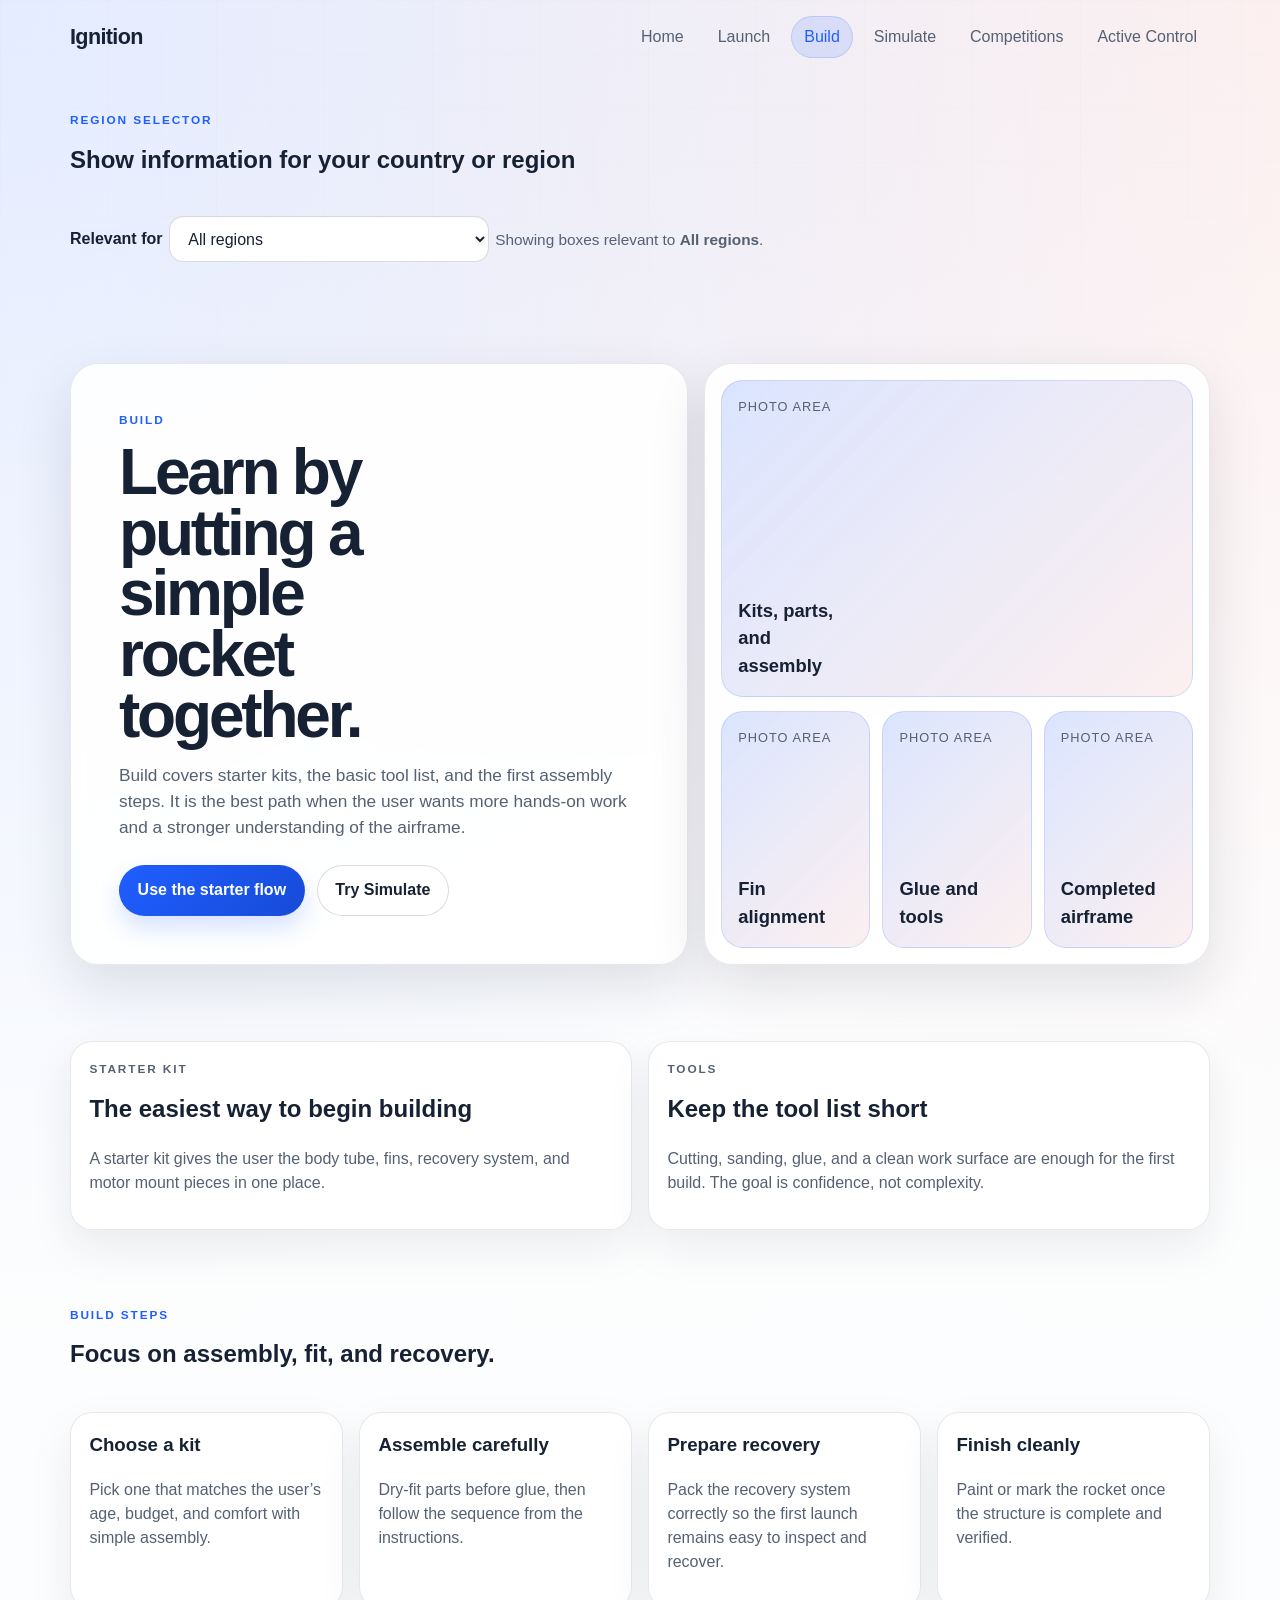
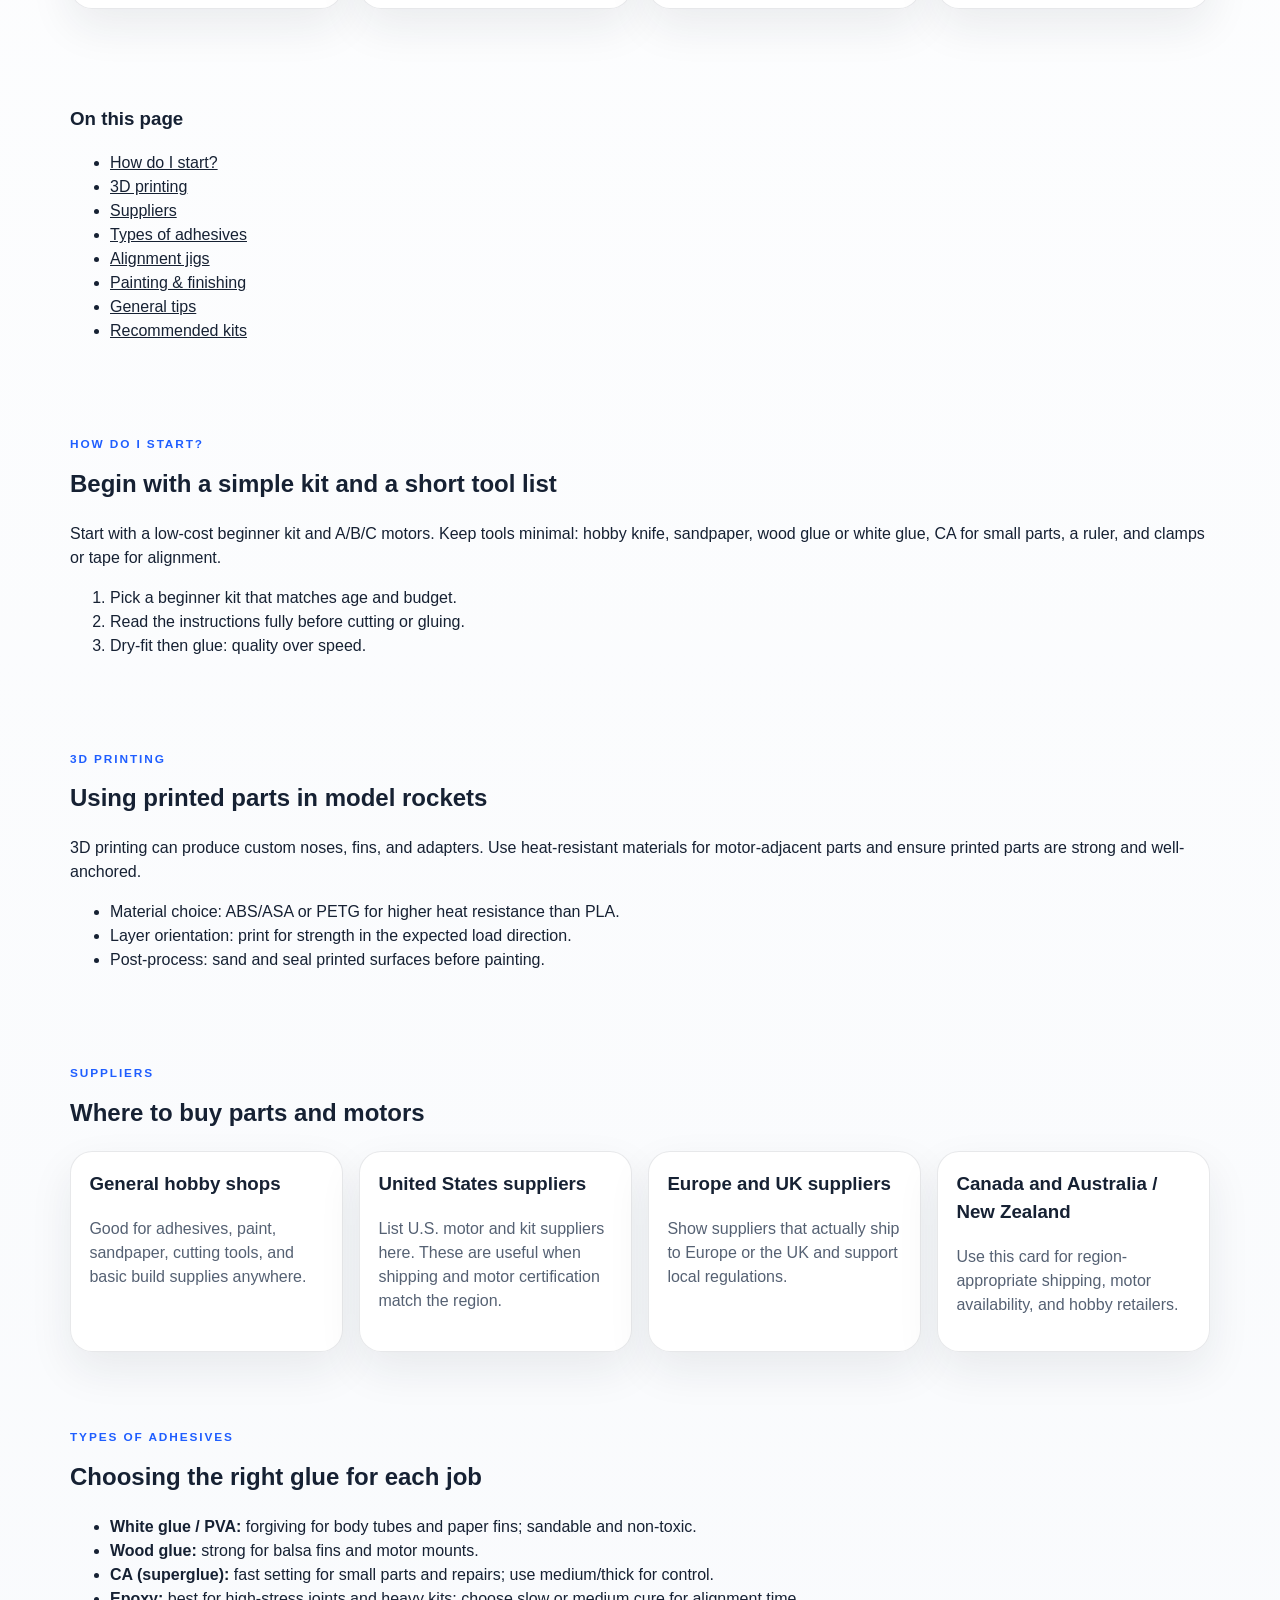
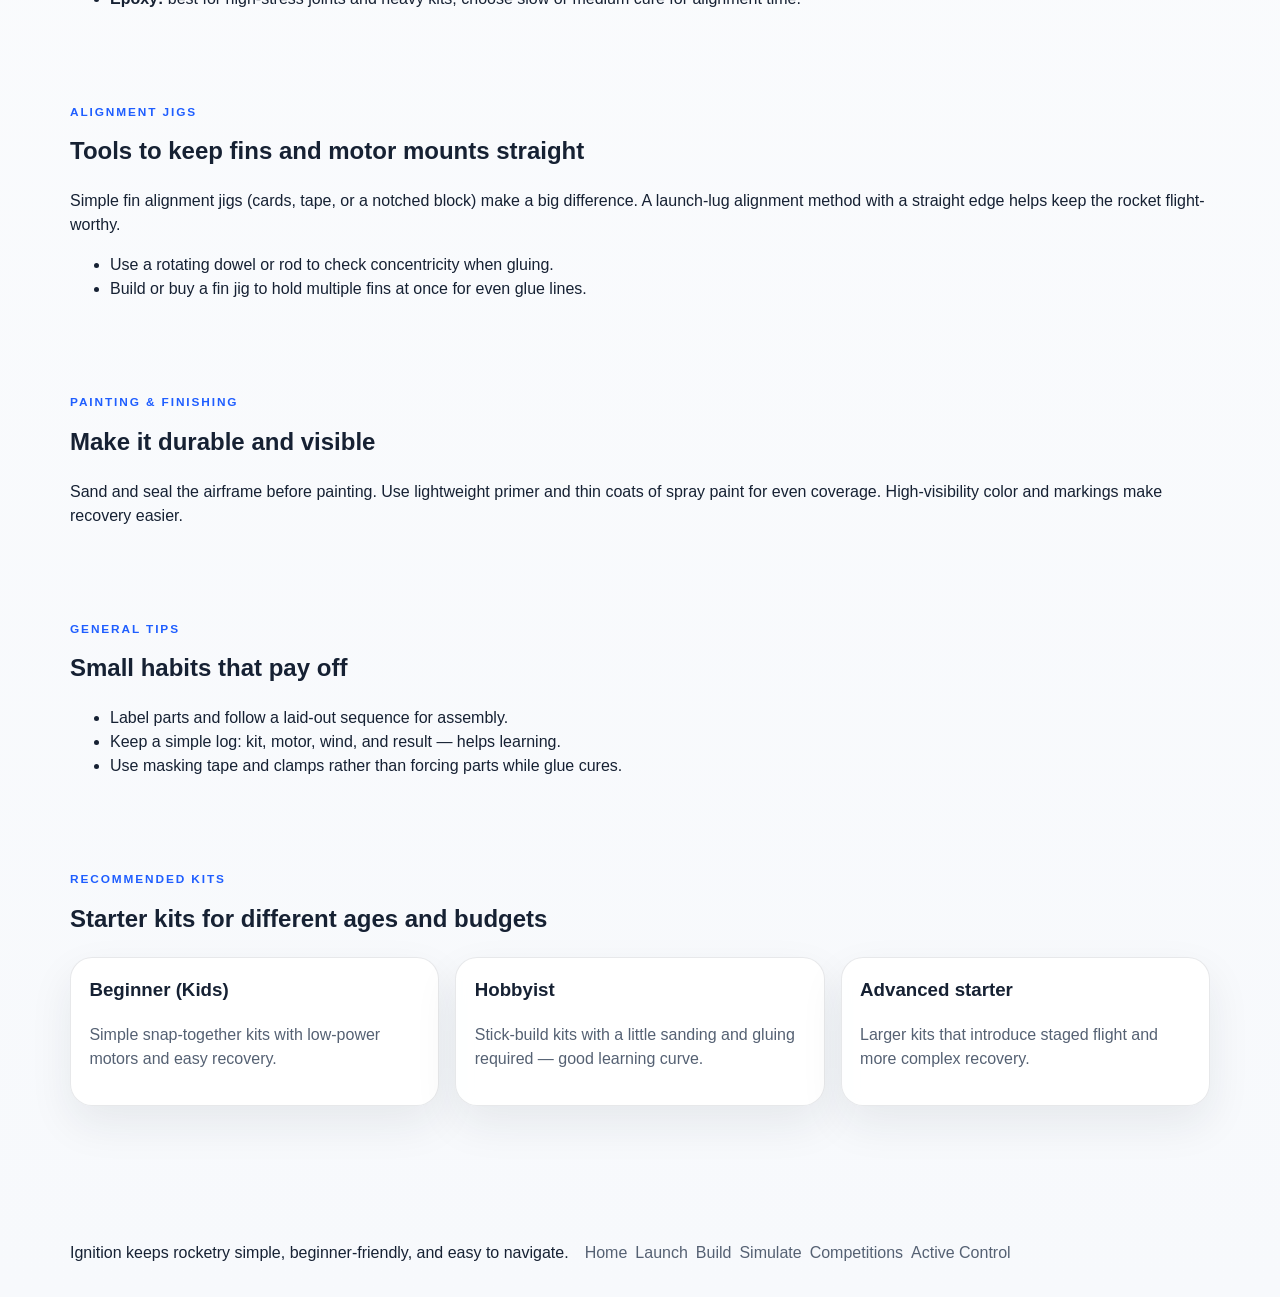
==== build.html @ 667f39f7 "t" ====
<!doctype html>
<html lang="en">
  <head>
    <meta charset="UTF-8" />
    <meta name="viewport" content="width=device-width, initial-scale=1.0" />
    <title>Build | Ignition</title>
    <meta
      name="description"
      content="Build explains starter kits, tools, and the first construction steps for model rockets."
    />
    <link rel="stylesheet" href="styles.css" />
  </head>
  <body data-page="build">
    <header id="site-header"></header>

    <main>
      <section class="section hero-grid">
        <div class="hero-copy">
          <p class="eyebrow">Build</p>
          <h1>Learn by putting a simple rocket together.</h1>
          <p class="lede">
            Build covers starter kits, the basic tool list, and the first assembly steps. It is the best path when the user wants more hands-on work and a stronger understanding of the airframe.
          </p>
          <div class="hero-actions">
            <a class="button-primary" href="index.html#start">Use the starter flow</a>
            <a class="button-secondary" href="simulate.html">Try Simulate</a>
          </div>
        </div>
        <div class="hero-media">
          <div class="photo-slot photo-slot-large"><span>Photo area</span><strong>Kits, parts, and assembly</strong></div>
          <div class="photo-grid">
            <div class="photo-slot"><span>Photo area</span><strong>Fin alignment</strong></div>
            <div class="photo-slot"><span>Photo area</span><strong>Glue and tools</strong></div>
            <div class="photo-slot"><span>Photo area</span><strong>Completed airframe</strong></div>
          </div>
        </div>
      </section>

      <section class="section info-grid">
        <article class="card">
          <p class="eyebrow">Starter kit</p>
          <h2>The easiest way to begin building</h2>
          <p>A starter kit gives the user the body tube, fins, recovery system, and motor mount pieces in one place.</p>
        </article>
        <article class="card">
          <p class="eyebrow">Tools</p>
          <h2>Keep the tool list short</h2>
          <p>Cutting, sanding, glue, and a clean work surface are enough for the first build. The goal is confidence, not complexity.</p>
        </article>
      </section>

      <section class="section page-preview">
        <div class="section-heading">
          <p class="eyebrow">Build steps</p>
          <h2>Focus on assembly, fit, and recovery.</h2>
        </div>
        <div class="grid">
          <article class="card"><h3>Choose a kit</h3><p>Pick one that matches the user’s age, budget, and comfort with simple assembly.</p></article>
          <article class="card"><h3>Assemble carefully</h3><p>Dry-fit parts before glue, then follow the sequence from the instructions.</p></article>
          <article class="card"><h3>Prepare recovery</h3><p>Pack the recovery system correctly so the first launch remains easy to inspect and recover.</p></article>
          <article class="card"><h3>Finish cleanly</h3><p>Paint or mark the rocket once the structure is complete and verified.</p></article>
        </div>
      </section>

      <nav class="section toc">
        <h3>On this page</h3>
        <ul>
          <li><a href="#how-to-start">How do I start?</a></li>
          <li><a href="#3d-printing">3D printing</a></li>
          <li><a href="#suppliers">Suppliers</a></li>
          <li><a href="#adhesives">Types of adhesives</a></li>
          <li><a href="#alignment-jigs">Alignment jigs</a></li>
          <li><a href="#painting">Painting & finishing</a></li>
          <li><a href="#tips">General tips</a></li>
          <li><a href="#recommended-kits">Recommended kits</a></li>
        </ul>
      </nav>

      <section id="how-to-start" class="section">
        <div class="section-heading">
          <p class="eyebrow">How do I start?</p>
          <h2>Begin with a simple kit and a short tool list</h2>
        </div>
        <p>Start with a low-cost beginner kit and A/B/C motors. Keep tools minimal: hobby knife, sandpaper, wood glue or white glue, CA for small parts, a ruler, and clamps or tape for alignment.</p>
        <ol>
          <li>Pick a beginner kit that matches age and budget.</li>
          <li>Read the instructions fully before cutting or gluing.</li>
          <li>Dry-fit then glue: quality over speed.</li>
        </ol>
      </section>

      <section id="3d-printing" class="section">
        <div class="section-heading">
          <p class="eyebrow">3D Printing</p>
          <h2>Using printed parts in model rockets</h2>
        </div>
        <p>3D printing can produce custom noses, fins, and adapters. Use heat-resistant materials for motor-adjacent parts and ensure printed parts are strong and well-anchored.</p>
        <ul>
          <li>Material choice: ABS/ASA or PETG for higher heat resistance than PLA.</li>
          <li>Layer orientation: print for strength in the expected load direction.</li>
          <li>Post-process: sand and seal printed surfaces before painting.</li>
        </ul>
      </section>

      <section id="suppliers" class="section">
        <div class="section-heading">
          <p class="eyebrow">Suppliers</p>
          <h2>Where to buy parts and motors</h2>
        </div>
        <div class="grid">
          <article class="card" data-region-item data-regions="global">
            <h3>General hobby shops</h3>
            <p>Good for adhesives, paint, sandpaper, cutting tools, and basic build supplies anywhere.</p>
          </article>
          <article class="card" data-region-item data-regions="us">
            <h3>United States suppliers</h3>
            <p>List U.S. motor and kit suppliers here. These are useful when shipping and motor certification match the region.</p>
          </article>
          <article class="card" data-region-item data-regions="eu,uk">
            <h3>Europe and UK suppliers</h3>
            <p>Show suppliers that actually ship to Europe or the UK and support local regulations.</p>
          </article>
          <article class="card" data-region-item data-regions="ca,au">
            <h3>Canada and Australia / New Zealand</h3>
            <p>Use this card for region-appropriate shipping, motor availability, and hobby retailers.</p>
          </article>
        </div>
      </section>

      <section id="adhesives" class="section">
        <div class="section-heading">
          <p class="eyebrow">Types of Adhesives</p>
          <h2>Choosing the right glue for each job</h2>
        </div>
        <ul>
          <li><strong>White glue / PVA:</strong> forgiving for body tubes and paper fins; sandable and non-toxic.</li>
          <li><strong>Wood glue:</strong> strong for balsa fins and motor mounts.</li>
          <li><strong>CA (superglue):</strong> fast setting for small parts and repairs; use medium/thick for control.</li>
          <li><strong>Epoxy:</strong> best for high-stress joints and heavy kits; choose slow or medium cure for alignment time.</li>
        </ul>
      </section>

      <section id="alignment-jigs" class="section">
        <div class="section-heading">
          <p class="eyebrow">Alignment Jigs</p>
          <h2>Tools to keep fins and motor mounts straight</h2>
        </div>
        <p>Simple fin alignment jigs (cards, tape, or a notched block) make a big difference. A launch-lug alignment method with a straight edge helps keep the rocket flight-worthy.</p>
        <ul>
          <li>Use a rotating dowel or rod to check concentricity when gluing.</li>
          <li>Build or buy a fin jig to hold multiple fins at once for even glue lines.</li>
        </ul>
      </section>

      <section id="painting" class="section">
        <div class="section-heading">
          <p class="eyebrow">Painting & Finishing</p>
          <h2>Make it durable and visible</h2>
        </div>
        <p>Sand and seal the airframe before painting. Use lightweight primer and thin coats of spray paint for even coverage. High-visibility color and markings make recovery easier.</p>
      </section>

      <section id="tips" class="section">
        <div class="section-heading">
          <p class="eyebrow">General Tips</p>
          <h2>Small habits that pay off</h2>
        </div>
        <ul>
          <li>Label parts and follow a laid-out sequence for assembly.</li>
          <li>Keep a simple log: kit, motor, wind, and result — helps learning.</li>
          <li>Use masking tape and clamps rather than forcing parts while glue cures.</li>
        </ul>
      </section>

      <section id="recommended-kits" class="section">
        <div class="section-heading">
          <p class="eyebrow">Recommended Kits</p>
          <h2>Starter kits for different ages and budgets</h2>
        </div>
        <div class="grid">
          <article class="card"><h3>Beginner (Kids)</h3><p>Simple snap-together kits with low-power motors and easy recovery.</p></article>
          <article class="card"><h3>Hobbyist</h3><p>Stick-build kits with a little sanding and gluing required — good learning curve.</p></article>
          <article class="card"><h3>Advanced starter</h3><p>Larger kits that introduce staged flight and more complex recovery.</p></article>
        </div>
      </section>
    </main>

    <footer id="site-footer"></footer>

    <script type="module" src="main.js"></script>
  </body>
</html>
---- styles.css ----
:root {
  color-scheme: light;
  --bg: #f7f9fc;
  --surface: rgba(255, 255, 255, 0.9);
  --surface-strong: #ffffff;
  --line: rgba(19, 32, 54, 0.1);
  --line-strong: rgba(19, 32, 54, 0.16);
  --text: #162133;
  --muted: #556173;
  --blue: #1f5eff;
  --red: #d93b3b;
  --white: #ffffff;
  --shadow: 0 18px 44px rgba(21, 32, 51, 0.08);
  --shadow-strong: 0 22px 56px rgba(21, 32, 51, 0.12);
  --radius: 22px;
  --container: min(1140px, calc(100vw - 2rem));
}

* {
  box-sizing: border-box;
}

html {
  scroll-behavior: smooth;
}

body {
  margin: 0;
  font-family: "Segoe UI Variable Text", "Segoe UI", "Helvetica Neue", Arial, sans-serif;
  line-height: 1.5;
  color: var(--text);
  background:
    radial-gradient(circle at top left, rgba(31, 94, 255, 0.12), transparent 28%),
    radial-gradient(circle at top right, rgba(217, 59, 59, 0.08), transparent 26%),
    linear-gradient(180deg, #ffffff 0%, var(--bg) 100%);
}

body::before {
  content: "";
  position: fixed;
  inset: 0;
  pointer-events: none;
  background-image:
    linear-gradient(rgba(19, 32, 54, 0.03) 1px, transparent 1px),
    linear-gradient(90deg, rgba(19, 32, 54, 0.03) 1px, transparent 1px);
  background-size: 54px 54px;
  mask-image: linear-gradient(180deg, rgba(0, 0, 0, 0.8), transparent 80%);
  opacity: 0.4;
}

a {
  color: inherit;
}

[hidden] {
  display: none !important;
}

button,
select,
input {
  font: inherit;
}

.sr-only {
  position: absolute;
  width: 1px;
  height: 1px;
  margin: -1px;
  padding: 0;
  overflow: hidden;
  clip: rect(0, 0, 0, 0);
  border: 0;
}

.container {
  width: var(--container);
  margin: 0 auto;
}

.site-header,
.site-footer {
  border-bottom: 1px solid var(--line);
  background: rgba(255, 255, 255, 0.84);
  backdrop-filter: blur(18px);
}

.site-footer {
  border-top: 1px solid var(--line);
  border-bottom: 0;
}

.header-grid,
.footer-grid {
  display: grid;
  gap: 1rem;
  padding: 1rem 0;
}

.brand {
  font-weight: 800;
  text-decoration: none;
  font-size: 1.35rem;
  letter-spacing: -0.03em;
  color: var(--text);
}

.nav-toggle {
  justify-self: end;
  width: 44px;
  height: 44px;
  border-radius: 999px;
  border: 1px solid var(--line-strong);
  background: var(--surface-strong);
  color: var(--text);
  box-shadow: 0 8px 18px rgba(21, 32, 51, 0.06);
  display: grid;
  place-items: center;
  gap: 3px;
  cursor: pointer;
}

.nav-toggle span:not(.sr-only) {
  display: block;
  width: 16px;
  height: 2px;
  border-radius: 999px;
  background: var(--text);
}

.main-nav {
  display: none;
  gap: 0.5rem;
  flex-wrap: wrap;
}

.main-nav.is-open {
  display: flex;
}

.nav-link {
  display: inline-flex;
  align-items: center;
  justify-content: center;
  text-decoration: none;
  color: var(--muted);
  padding: 0.5rem 0.75rem;
  border-radius: 999px;
  border: 1px solid transparent;
  background: transparent;
}

.nav-link:hover {
  color: var(--blue);
  background: rgba(31, 94, 255, 0.08);
}

.nav-link.is-active {
  color: var(--blue);
  background: rgba(31, 94, 255, 0.12);
  border-color: rgba(31, 94, 255, 0.16);
}

main {
  padding: 1.25rem 0 4rem;
}

.section {
  width: var(--container);
  margin: 0 auto;
  padding: 2rem 0;
}

.grid {
  display: grid;
  grid-template-columns: repeat(auto-fit, minmax(220px, 1fr));
  gap: 1rem;
}

.card {
  background: var(--surface);
  border: 1px solid var(--line);
  border-radius: var(--radius);
  padding: 1.15rem;
  box-shadow: var(--shadow);
  backdrop-filter: blur(10px);
}

.card:hover {
  transform: translateY(-2px);
  box-shadow: var(--shadow-strong);
}

.eyebrow {
  margin: 0 0 0.75rem;
  color: var(--blue);
  text-transform: uppercase;
  letter-spacing: 0.16em;
  font-size: 0.74rem;
  font-weight: 700;
}

.hero-grid {
  display: grid;
  gap: 1rem;
  align-items: stretch;
}

.hero-copy,
.hero-media {
  background: var(--surface);
  border: 1px solid var(--line);
  border-radius: 28px;
  box-shadow: var(--shadow-strong);
  backdrop-filter: blur(10px);
}

.hero-copy {
  padding: clamp(1.5rem, 4vw, 3rem);
}

.hero-copy h1 {
  margin: 0;
  font-size: clamp(2.7rem, 5vw, 4.8rem);
  line-height: 0.95;
  letter-spacing: -0.05em;
  max-width: 10ch;
}

.lede {
  max-width: 60ch;
  color: var(--muted);
  font-size: 1.08rem;
}

.hero-actions {
  display: flex;
  flex-wrap: wrap;
  gap: 0.75rem;
  margin-top: 1.5rem;
}

.button-primary,
.button-secondary {
  display: inline-flex;
  align-items: center;
  justify-content: center;
  min-height: 44px;
  padding: 0.78rem 1.1rem;
  border-radius: 999px;
  text-decoration: none;
  font-weight: 700;
  border: 1px solid transparent;
}

.button-primary {
  background: linear-gradient(135deg, var(--blue), #174bd8);
  color: var(--white);
  box-shadow: 0 12px 24px rgba(31, 94, 255, 0.18);
}

.button-secondary {
  color: var(--text);
  border-color: var(--line-strong);
  background: rgba(255, 255, 255, 0.8);
}

.hero-media {
  padding: 1rem;
  display: grid;
  gap: 0.9rem;
}

.photo-grid {
  display: grid;
  grid-template-columns: repeat(3, minmax(0, 1fr));
  gap: 0.75rem;
}

.photo-slot {
  min-height: 180px;
  padding: 1rem;
  border-radius: 22px;
  border: 1px solid rgba(31, 94, 255, 0.16);
  background:
    linear-gradient(135deg, rgba(31, 94, 255, 0.16), rgba(217, 59, 59, 0.08)),
    repeating-linear-gradient(135deg, rgba(255, 255, 255, 0.35), rgba(255, 255, 255, 0.35) 12px, rgba(255, 255, 255, 0.12) 12px, rgba(255, 255, 255, 0.12) 24px);
  display: flex;
  flex-direction: column;
  justify-content: space-between;
  color: var(--text);
}

.photo-slot-large {
  min-height: 260px;
}

.photo-slot span {
  font-size: 0.8rem;
  letter-spacing: 0.08em;
  text-transform: uppercase;
  color: var(--muted);
}

.photo-slot strong {
  max-width: 10ch;
  font-size: 1.15rem;
}

.info-grid {
  display: grid;
  gap: 1rem;
}

.start-section,
.page-preview {
  display: grid;
  gap: 1rem;
}

.section-heading h2,
.page-card h3,
.card h2,
.card h3 {
  margin-top: 0;
}

.starter-layout {
  display: grid;
  gap: 1rem;
}

.slider-card {
  display: grid;
  gap: 1rem;
}

.slider-card label {
  display: grid;
  gap: 0.5rem;
  color: var(--text);
  font-weight: 600;
}

.slider-card input[type="range"] {
  width: 100%;
  accent-color: var(--blue);
}

.slider-row {
  display: flex;
  align-items: center;
  justify-content: space-between;
  gap: 0.75rem;
  color: var(--muted);
  font-size: 0.92rem;
}

.slider-row output {
  color: var(--text);
  font-weight: 700;
}

.recommendation-card {
  display: grid;
  gap: 0.75rem;
  align-content: start;
}

.recommendation-card [hidden] {
  display: none !important;
}

.recommendation-card h3 {
  font-size: 1.5rem;
}

.muted {
  color: var(--muted);
}

.page-links-grid {
  grid-template-columns: repeat(auto-fit, minmax(190px, 1fr));
}

.page-card {
  text-decoration: none;
  color: inherit;
  display: grid;
  align-content: start;
  min-height: 180px;
}

.page-card p {
  margin-bottom: 0;
}

.page-card:hover {
  transform: translateY(-2px);
  box-shadow: var(--shadow-strong);
}

.starter-options {
  list-style: none;
  padding: 0;
  margin: 0;
  display: grid;
  gap: 0.85rem;
}

.starter-option {
  display: grid;
  gap: 0.35rem;
}

.starter-option p {
  margin: 0;
  color: var(--muted);
}

.journey-section {
  display: grid;
  gap: 1rem;
}

.journey-chart {
  list-style: none;
  padding: 0;
  margin: 0;
  display: grid;
  gap: 1rem;
}

.journey-step {
  position: relative;
  display: grid;
  gap: 0.5rem;
}

.journey-step span {
  width: 2rem;
  height: 2rem;
  display: grid;
  place-items: center;
  border-radius: 999px;
  background: rgba(31, 94, 255, 0.12);
  color: var(--blue);
  font-weight: 800;
}

.journey-step h3 {
  margin-bottom: 0;
}

.journey-step:not(:last-child)::after {
  content: "";
  position: absolute;
  left: 1rem;
  bottom: -0.65rem;
  width: 2px;
  height: 0.65rem;
  background: linear-gradient(180deg, rgba(31, 94, 255, 0.7), rgba(217, 59, 59, 0.3));
}

.control-gate {
  padding-top: 0.75rem;
  width: var(--container);
}

.control-gate-card {
  display: grid;
  gap: 1rem;
  max-width: 920px;
  margin: 0 auto;
  position: relative;
  z-index: 3;
}

.control-check-form {
  display: grid;
  gap: 1rem;
}

.control-check-form label {
  display: grid;
  gap: 0.45rem;
  font-weight: 700;
}

.control-check-form input[type="number"],
.control-check-form select {
  min-height: 46px;
  padding: 0.65rem 0.9rem;
  border-radius: 14px;
  border: 1px solid var(--line-strong);
  background: var(--surface-strong);
  color: var(--text);
}

.control-acknowledgement {
  display: flex !important;
  align-items: flex-start;
  gap: 0.7rem;
  font-weight: 600;
}

.control-acknowledgement input {
  margin-top: 0.2rem;
}

.control-warning {
  border-radius: 26px;
  border: 2px solid transparent;
  box-shadow: var(--shadow-strong);
  padding: 1.15rem;
  margin-top: 1rem;
}

.control-warning--danger {
  background: linear-gradient(180deg, rgba(217, 59, 59, 0.16), rgba(255, 255, 255, 0.96));
  border-color: rgba(217, 59, 59, 0.42);
}

.control-warning--approved {
  background: linear-gradient(180deg, rgba(255, 191, 71, 0.18), rgba(255, 255, 255, 0.96));
  border-color: rgba(197, 134, 0, 0.38);
}

.control-warning-header {
  display: flex;
  align-items: center;
  justify-content: space-between;
  gap: 0.75rem;
}

.control-warning-close {
  border: 1px solid var(--line-strong);
  background: rgba(255, 255, 255, 0.8);
  color: var(--text);
  border-radius: 999px;
  padding: 0.55rem 0.9rem;
  font-weight: 700;
  cursor: pointer;
}

.control-warning h2 {
  margin-top: 0.25rem;
}

.control-warning ul {
  margin-bottom: 0;
}

.control-warning li {
  color: var(--muted);
}

body[data-page="electronics"] #active-control-shell {
  display: none !important;
}

body[data-page="electronics"].active-control-unlocked #active-control-shell {
  display: block !important;
}

body[data-page="electronics"] #active-control-gate {
  position: relative;
}

body[data-page="electronics"] .control-gate-card {
  box-shadow: 0 22px 56px rgba(21, 32, 51, 0.14);
  border: 1px solid rgba(31, 94, 255, 0.14);
  backdrop-filter: blur(14px);
}

body[data-page="electronics"] .control-gate-card::before {
  content: "";
  position: absolute;
  inset: -1px;
  border-radius: 26px;
  pointer-events: none;
  background: linear-gradient(135deg, rgba(31, 94, 255, 0.12), rgba(217, 59, 59, 0.06));
  z-index: -1;
}

.region-panel {
  display: grid;
  gap: 0.9rem;
}

.region-toolbar {
  display: grid;
  gap: 0.4rem;
  align-items: center;
  grid-template-columns: 1fr;
}

.region-toolbar label {
  font-weight: 700;
  color: var(--text);
}

.region-toolbar select {
  width: 100%;
  min-height: 46px;
  padding: 0.65rem 0.9rem;
  border-radius: 14px;
  border: 1px solid var(--line-strong);
  background: var(--surface-strong);
  color: var(--text);
  box-shadow: inset 0 1px 2px rgba(21, 32, 51, 0.04);
}

.region-status {
  color: var(--muted);
  font-size: 0.96rem;
}

.footer-grid {
  align-items: center;
}

.footer-nav {
  display: flex;
  flex-wrap: wrap;
  gap: 0.5rem;
}

.footer-nav a {
  text-decoration: none;
  color: var(--muted);
}

.footer-nav a:hover {
  color: var(--blue);
}

.card p,
.card li {
  color: var(--muted);
}

select:focus,
button:focus-visible,
a:focus-visible,
input:focus-visible {
  outline: 3px solid rgba(31, 94, 255, 0.24);
  outline-offset: 2px;
}

.nav-toggle,
.nav-link,
.button-primary,
.button-secondary,
.card,
.photo-slot,
.page-card,
.slider-card input[type="range"] {
  transition:
    transform 160ms ease,
    box-shadow 160ms ease,
    background-color 160ms ease,
    border-color 160ms ease,
    color 160ms ease;
}

.nav-toggle:hover,
.nav-link:hover,
.button-primary:hover,
.button-secondary:hover,
.page-card:hover {
  transform: translateY(-1px);
}

@media (min-width: 900px) {
  .header-grid,
  .footer-grid {
    grid-template-columns: auto 1fr;
    align-items: center;
  }

  .nav-toggle {
    display: none;
  }

  .main-nav {
    display: flex !important;
    justify-content: flex-end;
  }

  .hero-grid {
    grid-template-columns: 1.1fr 0.9fr;
  }

  .region-toolbar {
    grid-template-columns: auto minmax(240px, 320px) 1fr;
  }

  .info-grid,
  .starter-layout {
    grid-template-columns: repeat(2, minmax(0, 1fr));
  }

  .start-section,
  .page-preview {
    gap: 1.2rem;
  }

  .journey-chart {
    grid-template-columns: repeat(5, minmax(0, 1fr));
  }

  .journey-step:not(:last-child)::after {
    left: auto;
    right: -0.5rem;
    top: 50%;
    bottom: auto;
    width: 0.75rem;
    height: 2px;
    transform: translateY(-50%);
  }

  .section {
    padding: 2.4rem 0;
  }

  .control-check-form {
    grid-template-columns: repeat(2, minmax(0, 1fr));
  }

  .control-check-form .control-acknowledgement,
  .control-check-form button {
    grid-column: 1 / -1;
  }
}

@media (max-width: 699px) {
  .photo-grid {
    grid-template-columns: 1fr;
  }

  .photo-slot-large {
    min-height: 220px;
  }
}
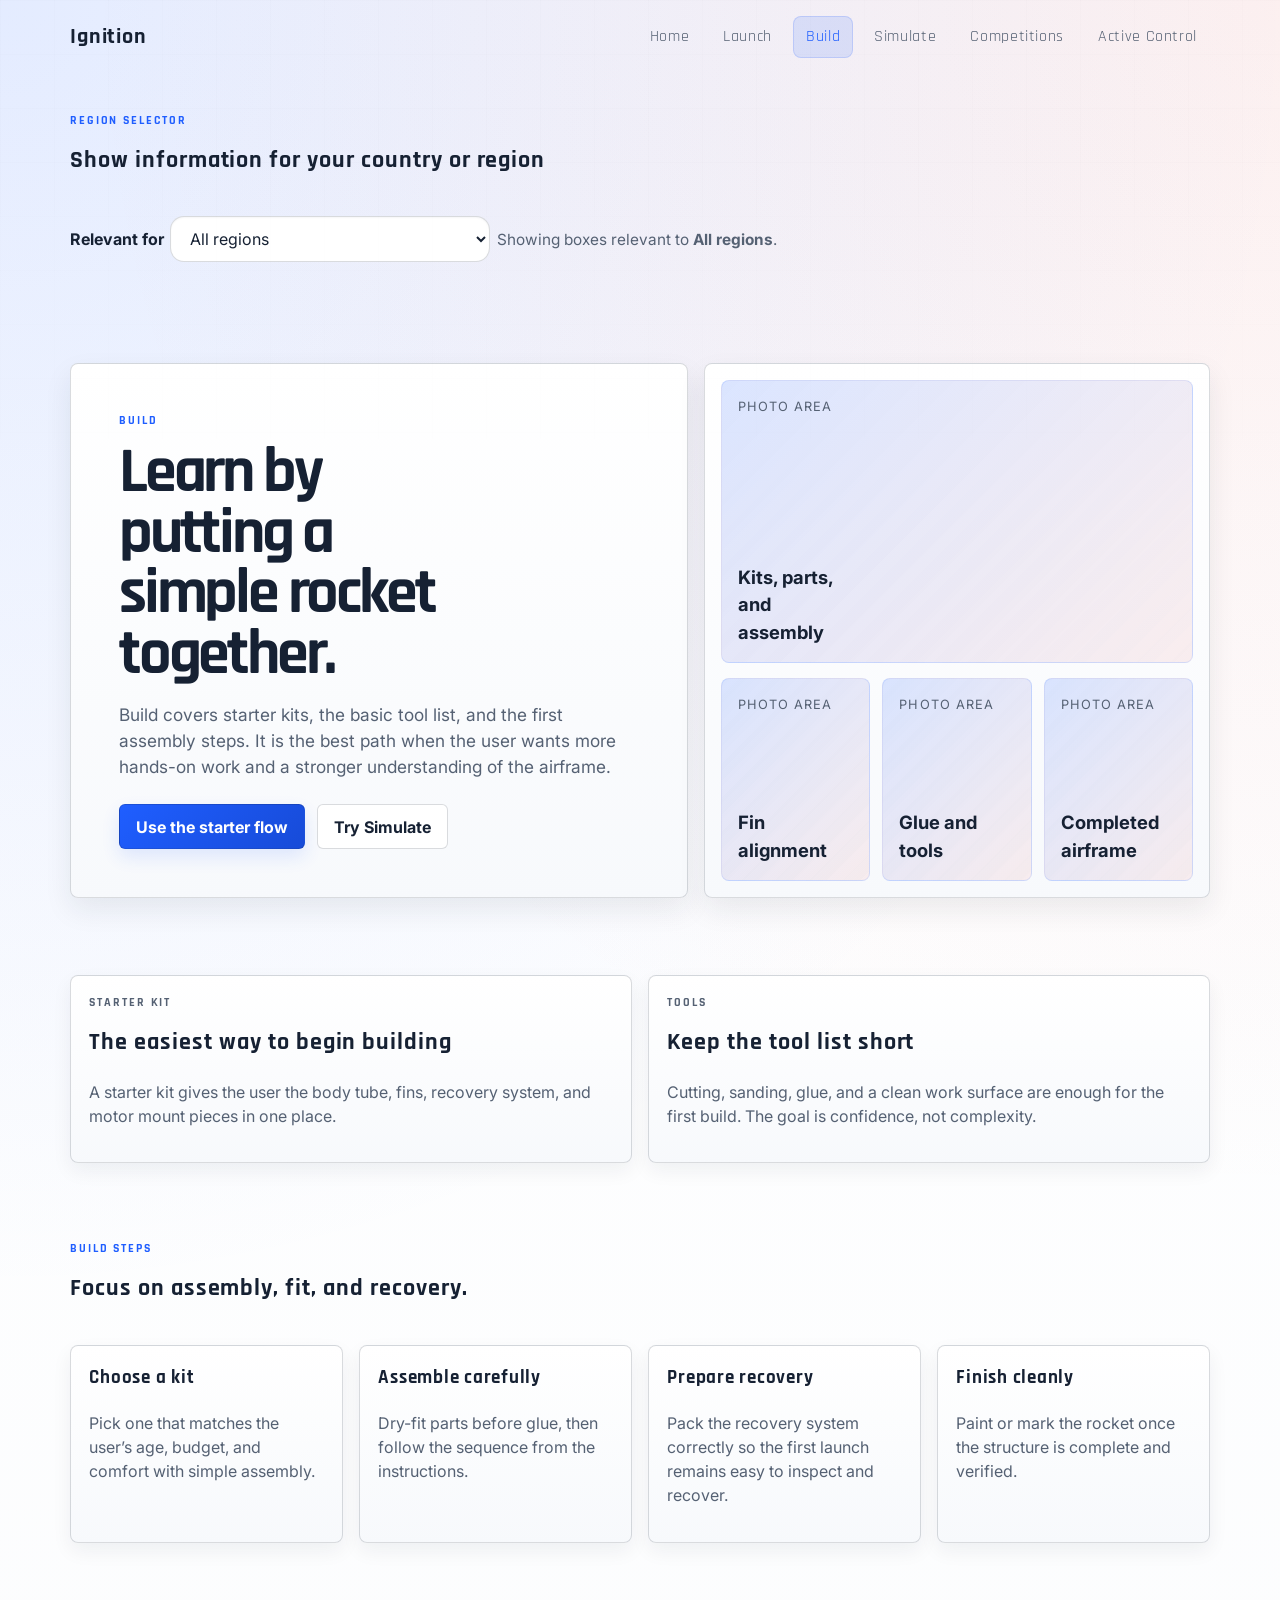
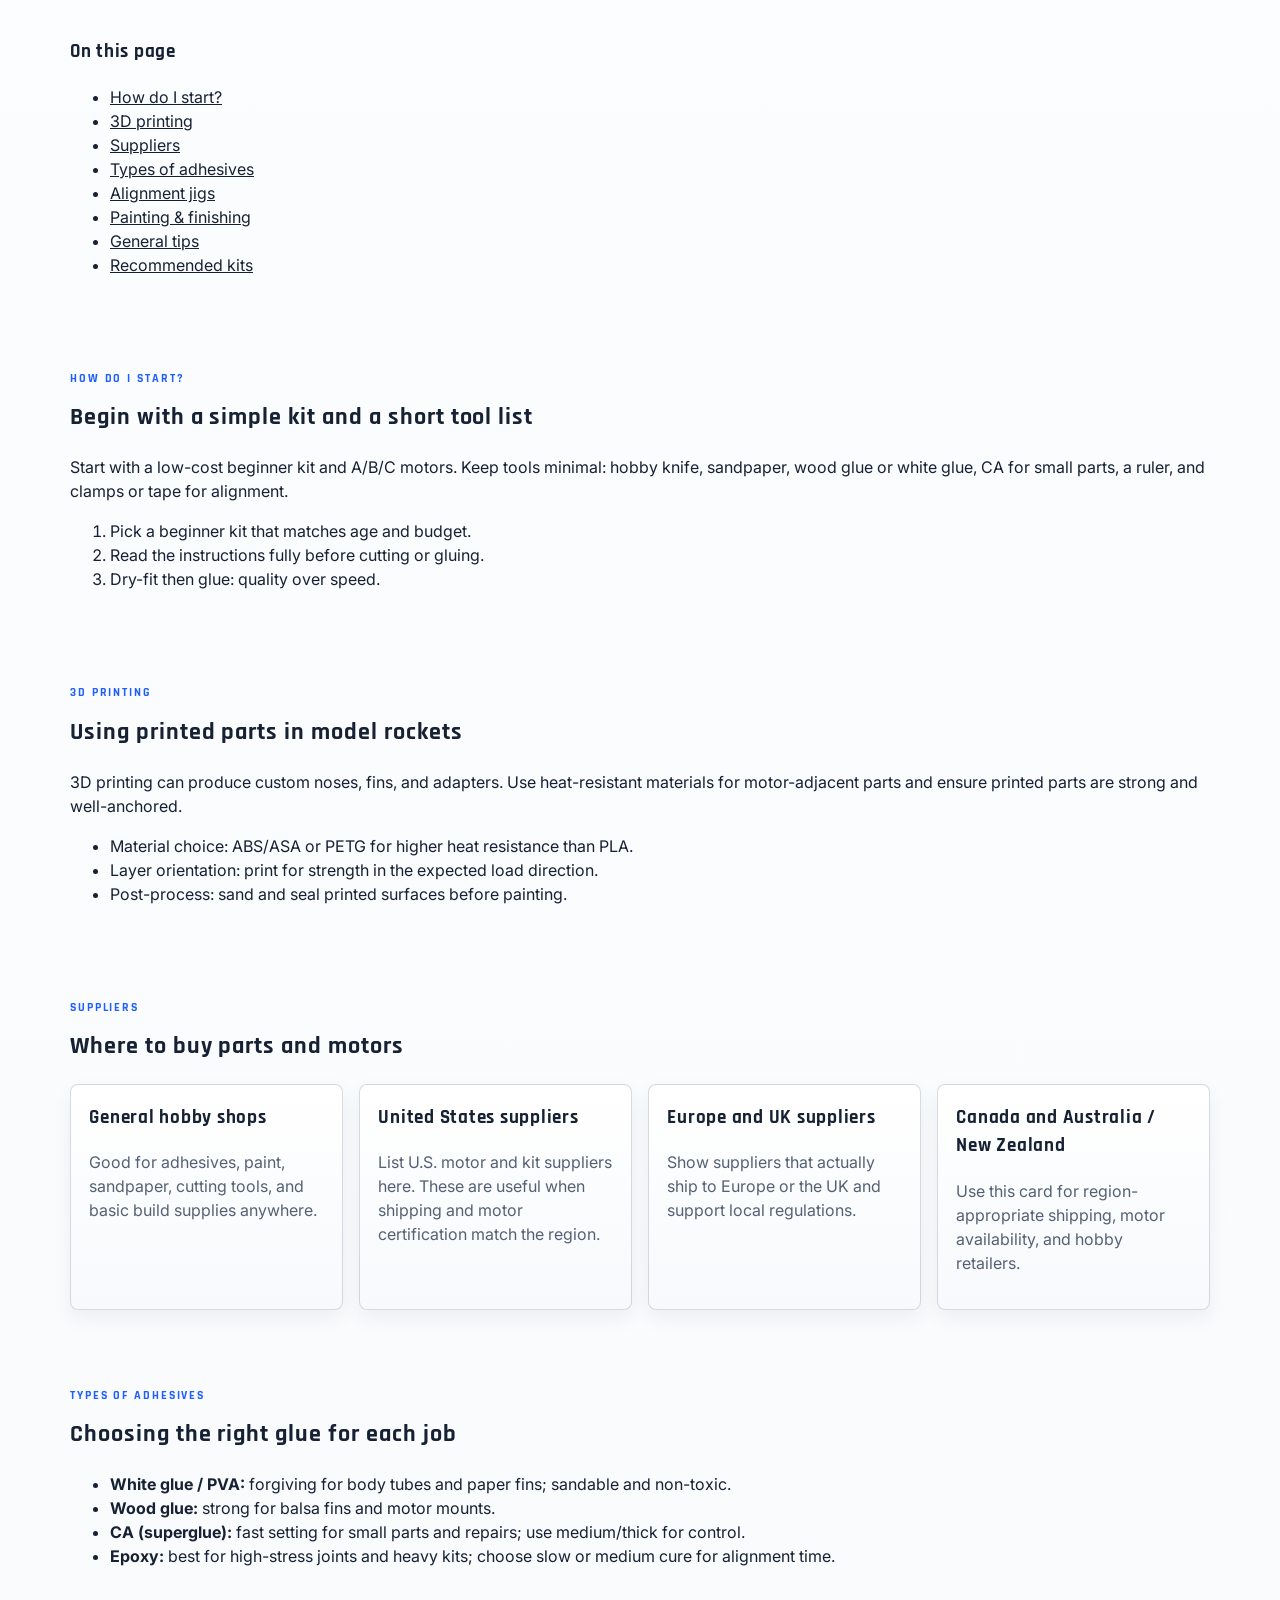
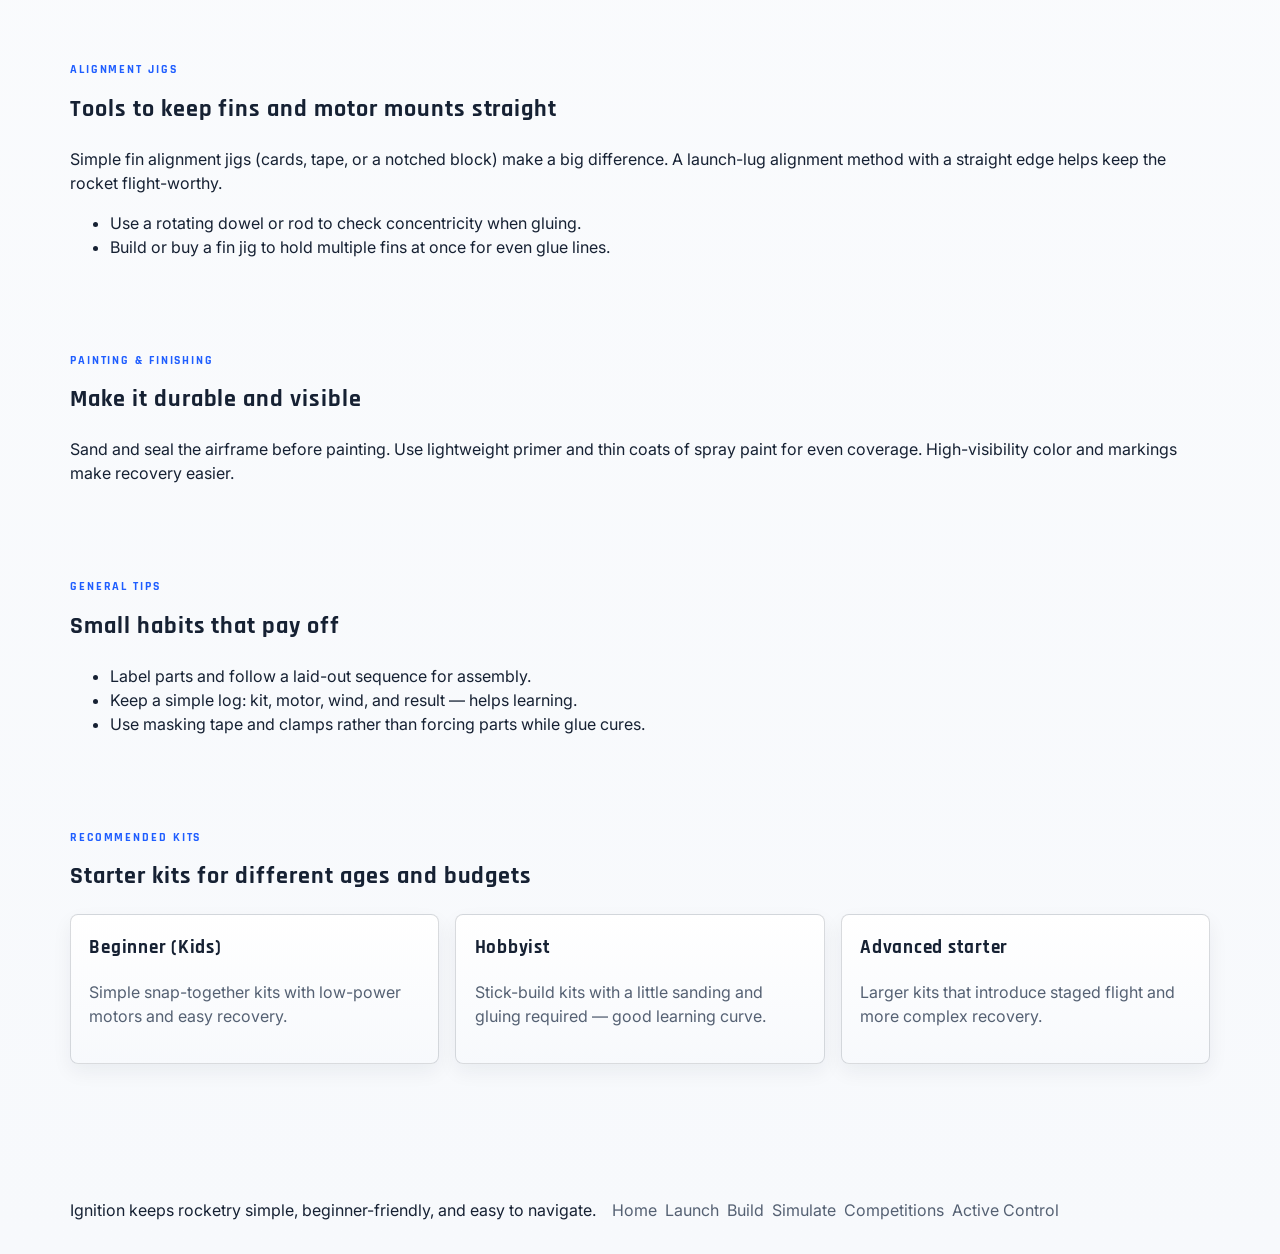
==== commit 41e0b7e7: "commit" ====
--- a/build.html
+++ b/build.html
@@ -8,6 +8,7 @@
       name="description"
       content="Build explains starter kits, tools, and the first construction steps for model rockets."
     />
+    <link href="https://fonts.googleapis.com/css2?family=Inter:wght@300;400;600;700&family=Rajdhani:wght@300;400;600;700&display=swap" rel="stylesheet">
     <link rel="stylesheet" href="styles.css" />
   </head>
   <body data-page="build">
--- a/styles.css
+++ b/styles.css
@@ -10,9 +10,9 @@
   --blue: #1f5eff;
   --red: #d93b3b;
   --white: #ffffff;
-  --shadow: 0 18px 44px rgba(21, 32, 51, 0.08);
-  --shadow-strong: 0 22px 56px rgba(21, 32, 51, 0.12);
-  --radius: 22px;
+  --shadow: 0 8px 20px rgba(21, 32, 51, 0.06);
+  --shadow-strong: 0 12px 28px rgba(21, 32, 51, 0.08);
+  --radius: 8px;
   --container: min(1140px, calc(100vw - 2rem));
 }
 
@@ -26,7 +26,7 @@
 
 body {
   margin: 0;
-  font-family: "Segoe UI Variable Text", "Segoe UI", "Helvetica Neue", Arial, sans-serif;
+  font-family: 'Inter', "Segoe UI Variable Text", "Segoe UI", "Helvetica Neue", Arial, sans-serif;
   line-height: 1.5;
   color: var(--text);
   background:
@@ -80,13 +80,12 @@
 
 .site-header,
 .site-footer {
-  border-bottom: 1px solid var(--line);
-  background: rgba(255, 255, 255, 0.84);
-  backdrop-filter: blur(18px);
+  border-bottom: 1px solid var(--line-strong);
+  background: rgba(255, 255, 255, 0.96);
 }
 
 .site-footer {
-  border-top: 1px solid var(--line);
+  border-top: 1px solid var(--line-strong);
   border-bottom: 0;
 }
 
@@ -105,11 +104,17 @@
   color: var(--text);
 }
 
+/* Headings and UI use a geometric, slightly condensed face */
+h1, h2, h3, .brand, .nav-link, .eyebrow {
+  font-family: 'Rajdhani', 'Inter', Arial, sans-serif;
+  letter-spacing: 0.04em;
+}
+
 .nav-toggle {
   justify-self: end;
   width: 44px;
   height: 44px;
-  border-radius: 999px;
+  border-radius: 8px;
   border: 1px solid var(--line-strong);
   background: var(--surface-strong);
   color: var(--text);
@@ -124,7 +129,7 @@
   display: block;
   width: 16px;
   height: 2px;
-  border-radius: 999px;
+  border-radius: 2px;
   background: var(--text);
 }
 
@@ -145,7 +150,7 @@
   text-decoration: none;
   color: var(--muted);
   padding: 0.5rem 0.75rem;
-  border-radius: 999px;
+  border-radius: var(--radius);
   border: 1px solid transparent;
   background: transparent;
 }
@@ -178,12 +183,11 @@
 }
 
 .card {
-  background: var(--surface);
-  border: 1px solid var(--line);
+  background: linear-gradient(180deg, rgba(255,255,255,0.98), rgba(247,249,252,0.98));
+  border: 1px solid var(--line-strong);
   border-radius: var(--radius);
   padding: 1.15rem;
   box-shadow: var(--shadow);
-  backdrop-filter: blur(10px);
 }
 
 .card:hover {
@@ -208,11 +212,10 @@
 
 .hero-copy,
 .hero-media {
-  background: var(--surface);
-  border: 1px solid var(--line);
-  border-radius: 28px;
+  background: linear-gradient(180deg, rgba(255,255,255,0.98), rgba(247,249,252,0.98));
+  border: 1px solid var(--line-strong);
+  border-radius: var(--radius);
   box-shadow: var(--shadow-strong);
-  backdrop-filter: blur(10px);
 }
 
 .hero-copy {
@@ -246,23 +249,22 @@
   align-items: center;
   justify-content: center;
   min-height: 44px;
-  padding: 0.78rem 1.1rem;
-  border-radius: 999px;
+  padding: 0.6rem 1rem;
+  border-radius: 6px;
   text-decoration: none;
   font-weight: 700;
-  border: 1px solid transparent;
+  border: 1px solid var(--line-strong);
 }
 
 .button-primary {
   background: linear-gradient(135deg, var(--blue), #174bd8);
   color: var(--white);
-  box-shadow: 0 12px 24px rgba(31, 94, 255, 0.18);
+  box-shadow: 0 8px 18px rgba(31, 94, 255, 0.12);
 }
 
 .button-secondary {
   color: var(--text);
-  border-color: var(--line-strong);
-  background: rgba(255, 255, 255, 0.8);
+  background: rgba(255, 255, 255, 0.98);
 }
 
 .hero-media {
@@ -280,8 +282,8 @@
 .photo-slot {
   min-height: 180px;
   padding: 1rem;
-  border-radius: 22px;
-  border: 1px solid rgba(31, 94, 255, 0.16);
+  border-radius: var(--radius);
+  border: 1px solid rgba(31, 94, 255, 0.12);
   background:
     linear-gradient(135deg, rgba(31, 94, 255, 0.16), rgba(217, 59, 59, 0.08)),
     repeating-linear-gradient(135deg, rgba(255, 255, 255, 0.35), rgba(255, 255, 255, 0.35) 12px, rgba(255, 255, 255, 0.12) 12px, rgba(255, 255, 255, 0.12) 24px);
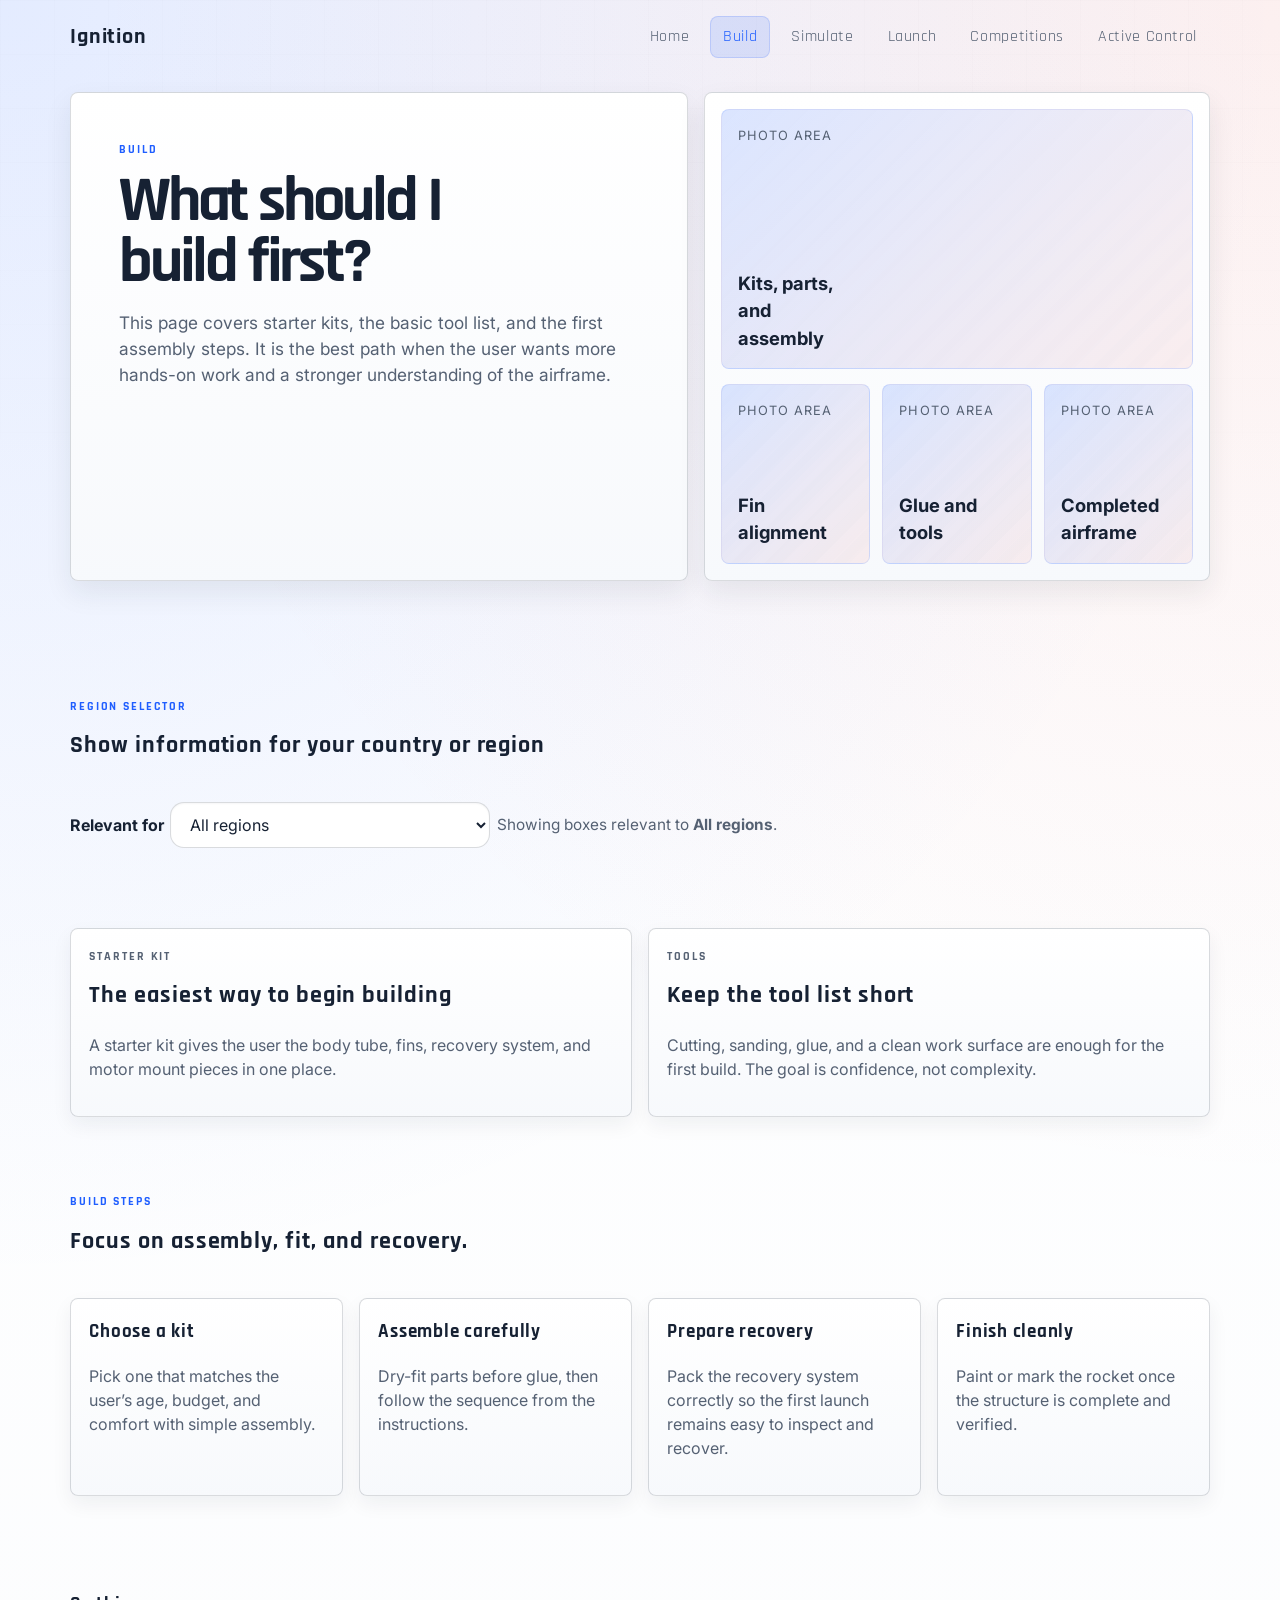
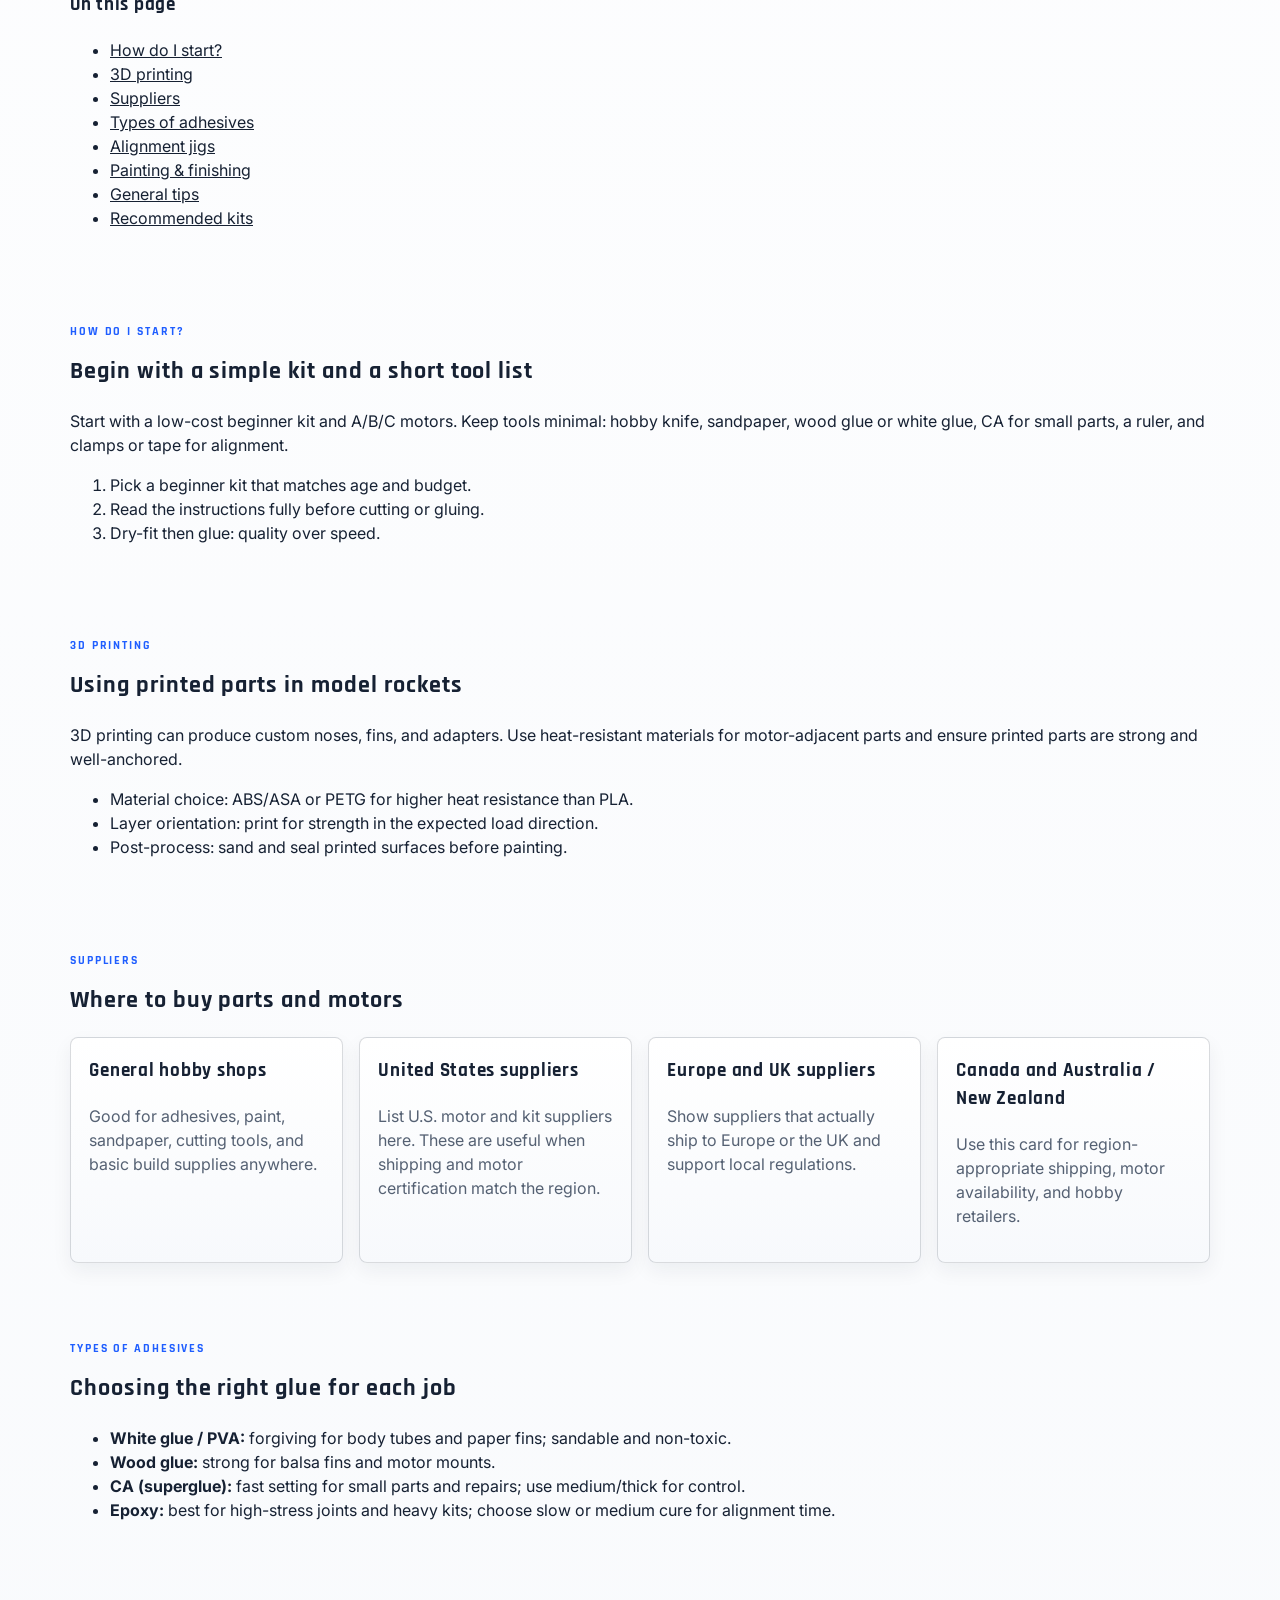
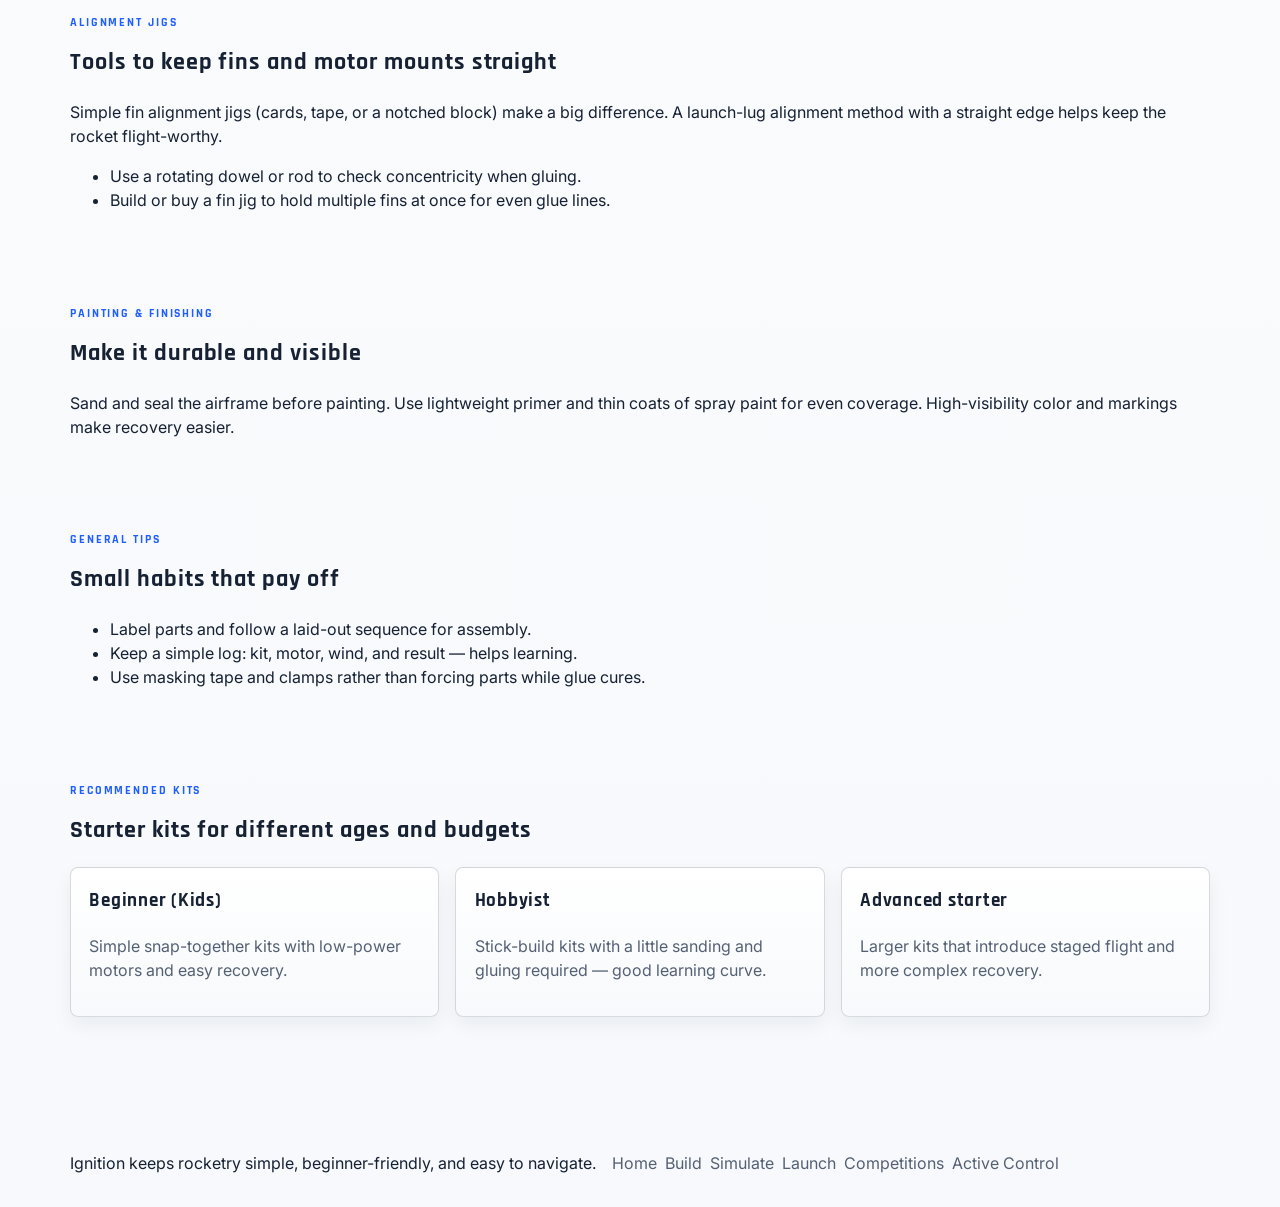
==== commit 7901bf74: "Aesthetic Upgrade" ====
--- a/build.html
+++ b/build.html
@@ -18,13 +18,14 @@
       <section class="section hero-grid">
         <div class="hero-copy">
           <p class="eyebrow">Build</p>
-          <h1>Learn by putting a simple rocket together.</h1>
+          <h1>What should I build first?</h1>
           <p class="lede">
-            Build covers starter kits, the basic tool list, and the first assembly steps. It is the best path when the user wants more hands-on work and a stronger understanding of the airframe.
+            This page covers starter kits, the basic tool list, and the first assembly steps. It is the best path when the user wants more hands-on work and a stronger understanding of the airframe.
           </p>
           <div class="hero-actions">
-            <a class="button-primary" href="index.html#start">Use the starter flow</a>
-            <a class="button-secondary" href="simulate.html">Try Simulate</a>
+            <!--
+             <a class="button-secondary" href="simulate.html">Try Simulate</a>
+          -->
           </div>
         </div>
         <div class="hero-media">
--- a/styles.css
+++ b/styles.css
@@ -195,6 +195,10 @@
   box-shadow: var(--shadow-strong);
 }
 
+.card-actions {
+  margin-top: 0.85rem;
+}
+
 .eyebrow {
   margin: 0 0 0.75rem;
   color: var(--blue);
@@ -208,6 +212,8 @@
   display: grid;
   gap: 1rem;
   align-items: stretch;
+  transform: translateY(-40px);
+
 }
 
 .hero-copy,
@@ -476,6 +482,8 @@
   margin: 0 auto;
   position: relative;
   z-index: 3;
+  background-color: #d93b3b;
+  background: linear-gradient(180deg, rgba(217, 59, 59, 0.16), rgba(255, 255, 255, 0.96));
 }
 
 .control-check-form {
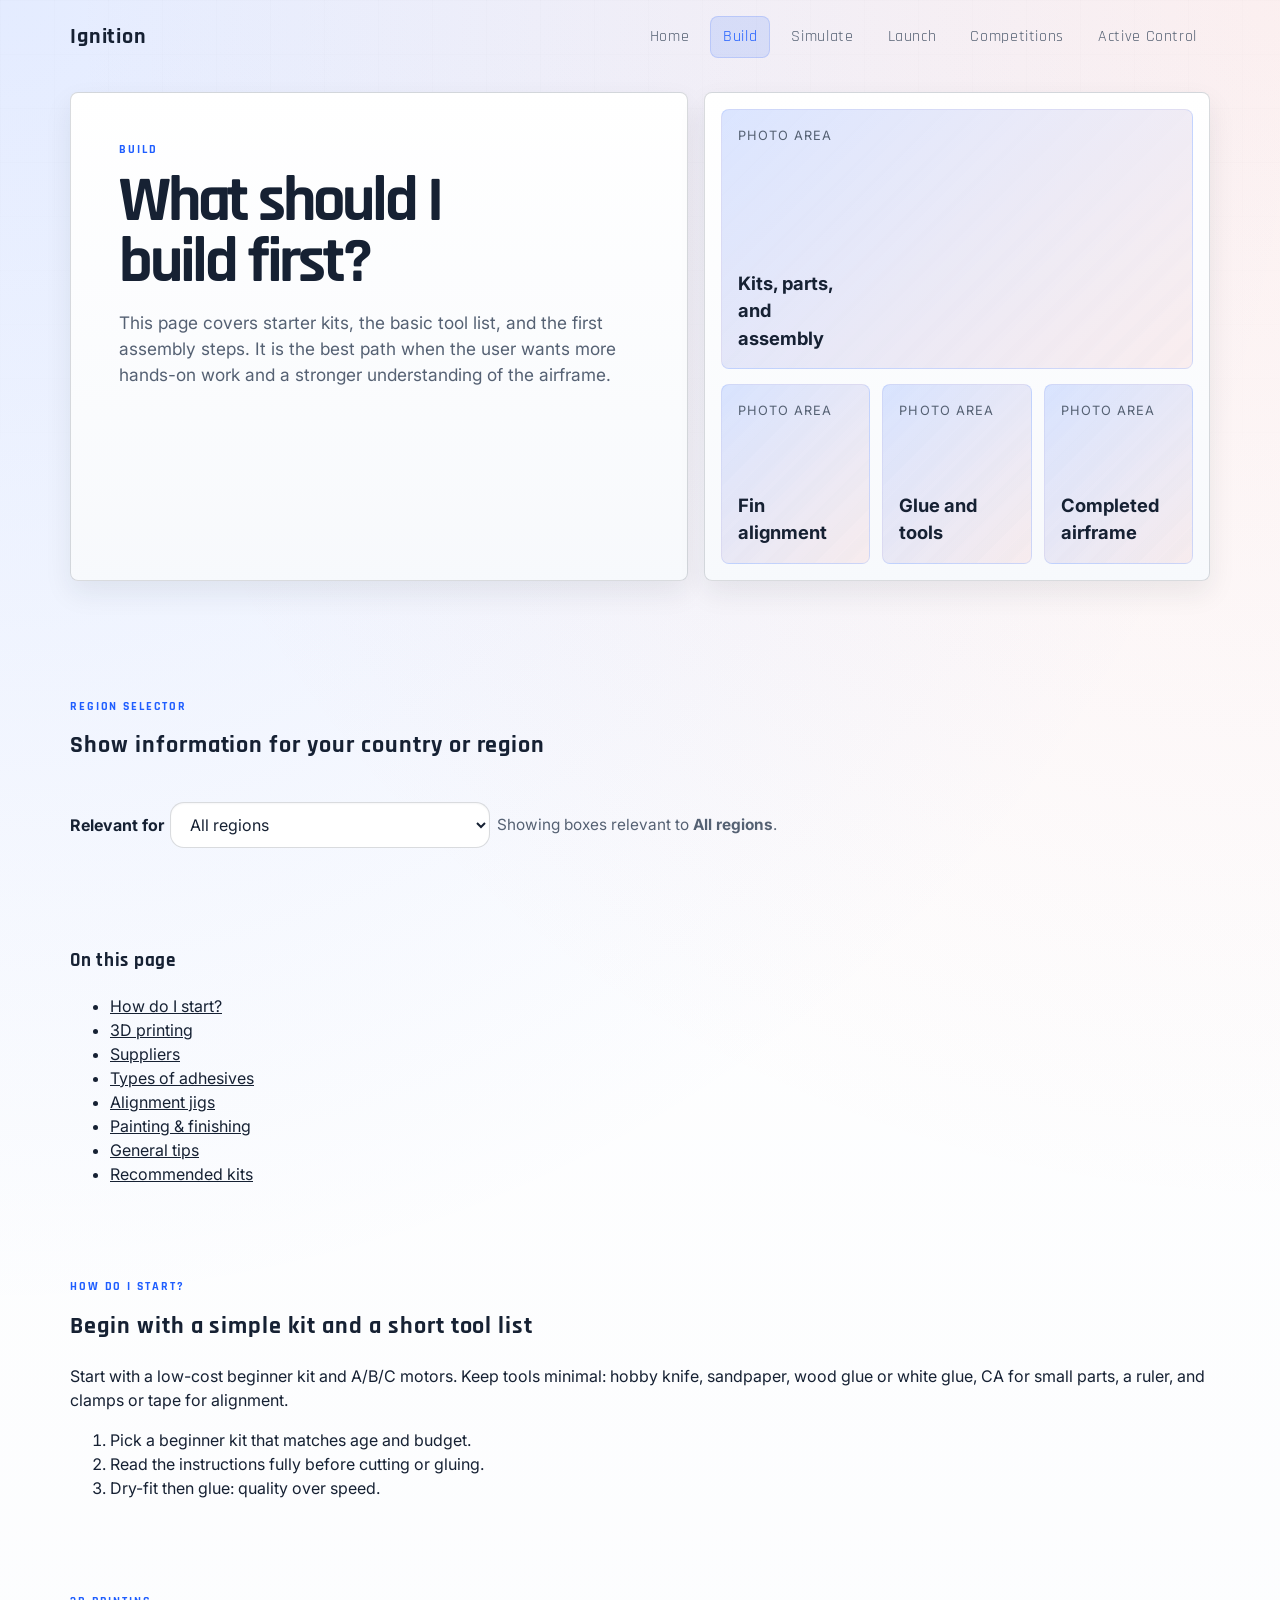
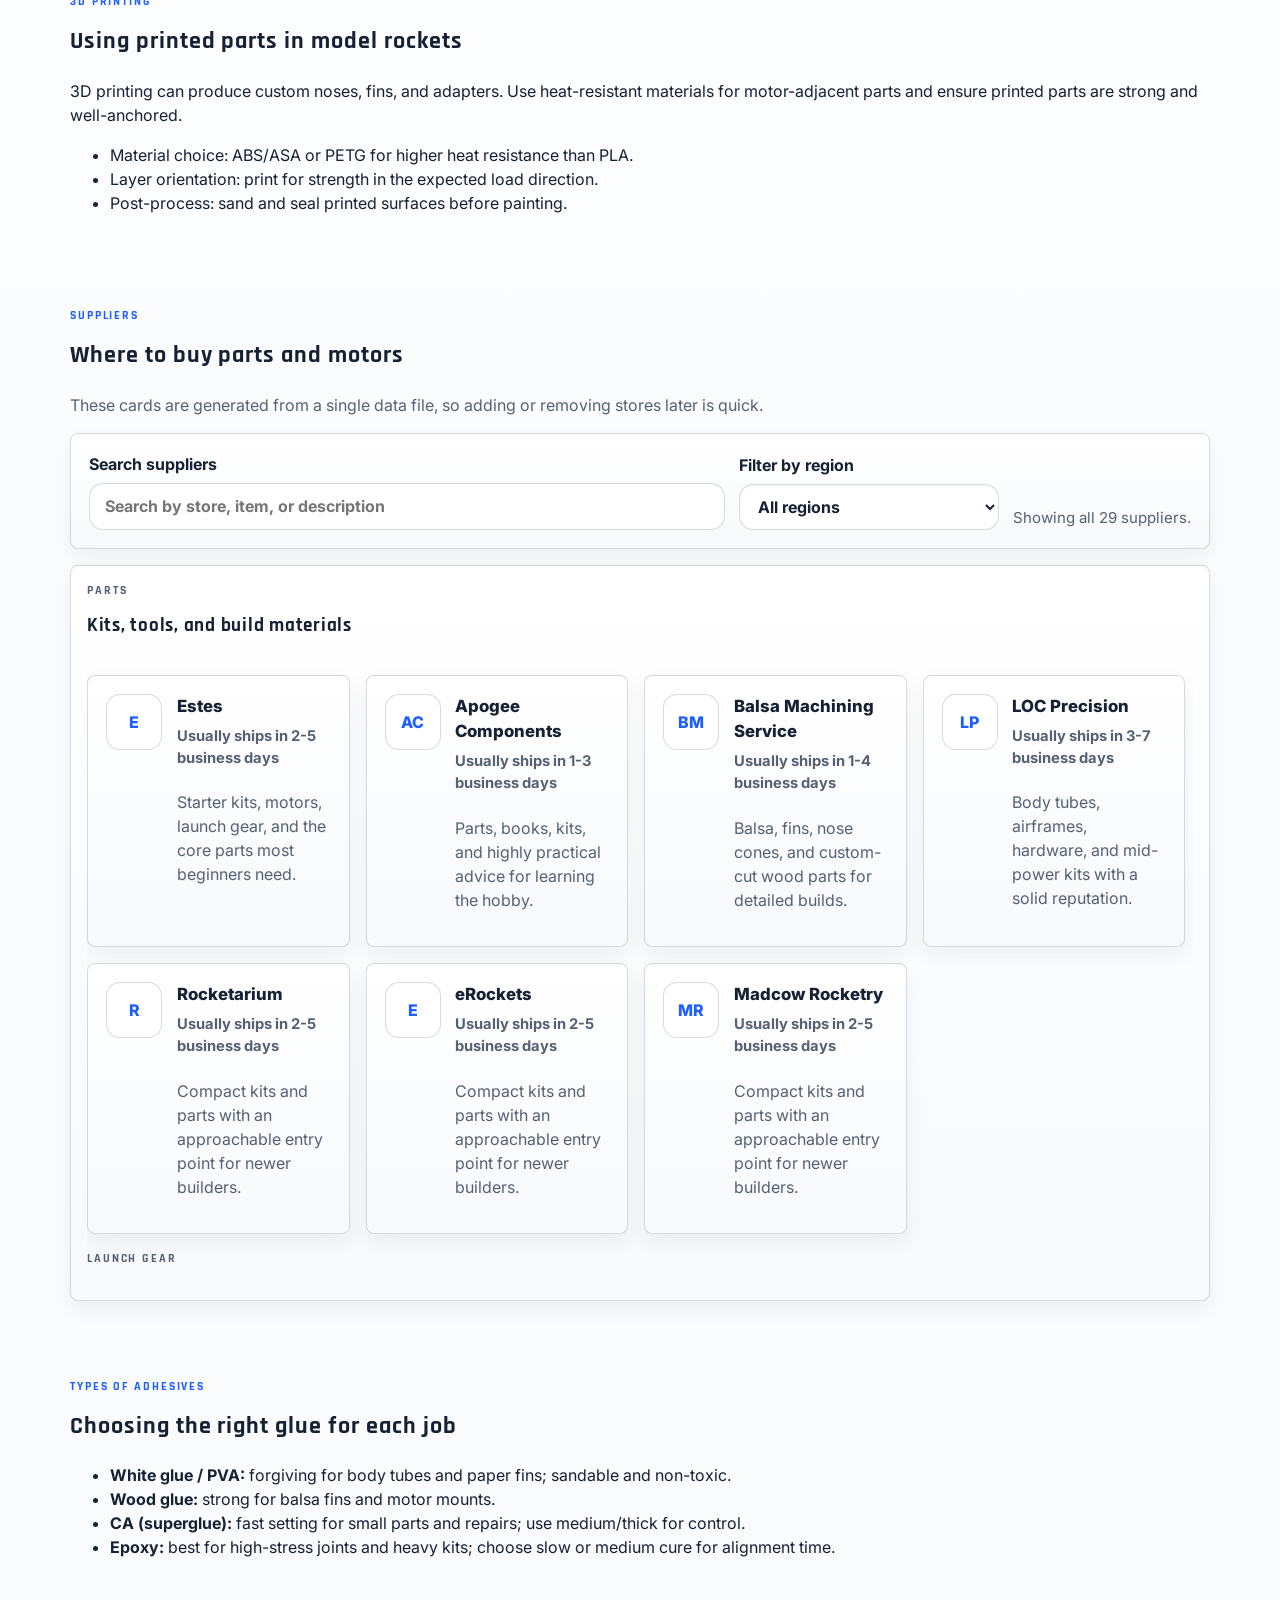
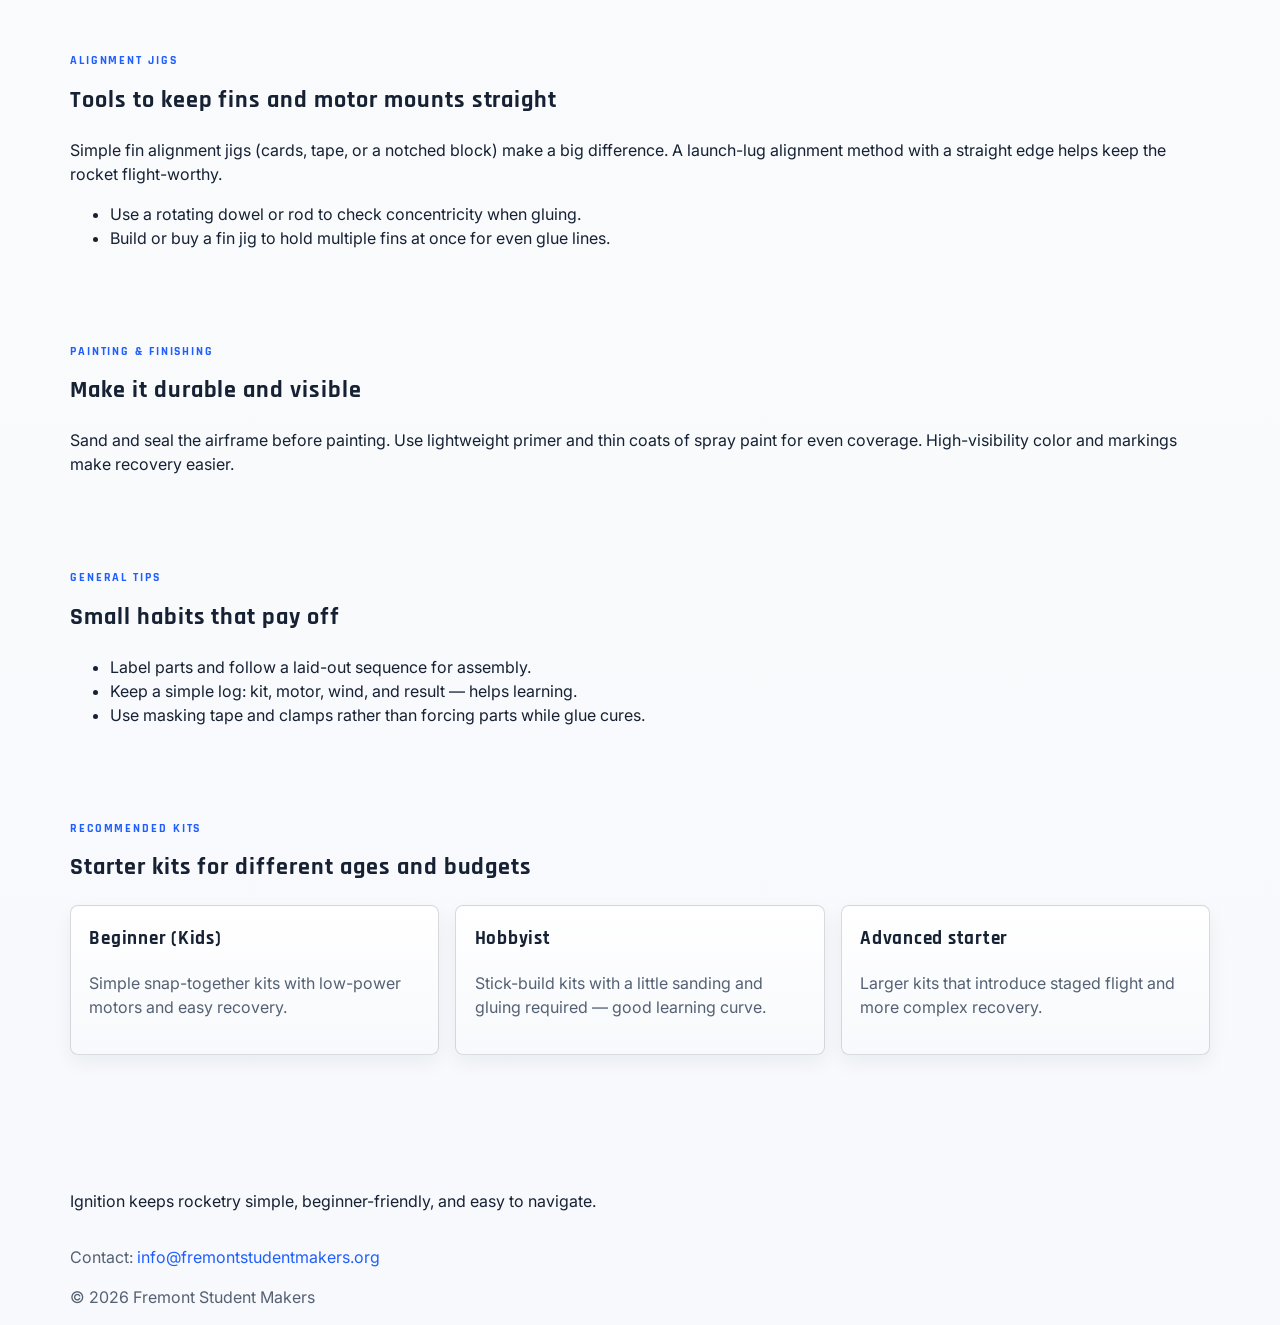
==== commit d732840e: "personal twist" ====
--- a/build.html
+++ b/build.html
@@ -38,32 +38,6 @@
         </div>
       </section>
 
-      <section class="section info-grid">
-        <article class="card">
-          <p class="eyebrow">Starter kit</p>
-          <h2>The easiest way to begin building</h2>
-          <p>A starter kit gives the user the body tube, fins, recovery system, and motor mount pieces in one place.</p>
-        </article>
-        <article class="card">
-          <p class="eyebrow">Tools</p>
-          <h2>Keep the tool list short</h2>
-          <p>Cutting, sanding, glue, and a clean work surface are enough for the first build. The goal is confidence, not complexity.</p>
-        </article>
-      </section>
-
-      <section class="section page-preview">
-        <div class="section-heading">
-          <p class="eyebrow">Build steps</p>
-          <h2>Focus on assembly, fit, and recovery.</h2>
-        </div>
-        <div class="grid">
-          <article class="card"><h3>Choose a kit</h3><p>Pick one that matches the user’s age, budget, and comfort with simple assembly.</p></article>
-          <article class="card"><h3>Assemble carefully</h3><p>Dry-fit parts before glue, then follow the sequence from the instructions.</p></article>
-          <article class="card"><h3>Prepare recovery</h3><p>Pack the recovery system correctly so the first launch remains easy to inspect and recover.</p></article>
-          <article class="card"><h3>Finish cleanly</h3><p>Paint or mark the rocket once the structure is complete and verified.</p></article>
-        </div>
-      </section>
-
       <nav class="section toc">
         <h3>On this page</h3>
         <ul>
@@ -108,24 +82,73 @@
         <div class="section-heading">
           <p class="eyebrow">Suppliers</p>
           <h2>Where to buy parts and motors</h2>
-        </div>
-        <div class="grid">
-          <article class="card" data-region-item data-regions="global">
-            <h3>General hobby shops</h3>
-            <p>Good for adhesives, paint, sandpaper, cutting tools, and basic build supplies anywhere.</p>
-          </article>
-          <article class="card" data-region-item data-regions="us">
-            <h3>United States suppliers</h3>
-            <p>List U.S. motor and kit suppliers here. These are useful when shipping and motor certification match the region.</p>
-          </article>
-          <article class="card" data-region-item data-regions="eu,uk">
-            <h3>Europe and UK suppliers</h3>
-            <p>Show suppliers that actually ship to Europe or the UK and support local regulations.</p>
-          </article>
-          <article class="card" data-region-item data-regions="ca,au">
-            <h3>Canada and Australia / New Zealand</h3>
-            <p>Use this card for region-appropriate shipping, motor availability, and hobby retailers.</p>
-          </article>
+          <p class="muted">These cards are generated from a single data file, so adding or removing stores later is quick.</p>
+        </div>
+        <div class="supplier-filters card">
+          <label class="supplier-search">
+            <span>Search suppliers</span>
+            <input type="search" data-supplier-search placeholder="Search by store, item, or description" />
+          </label>
+          <label class="supplier-region">
+            <span>Filter by region</span>
+            <select data-supplier-region>
+              <option value="all">All regions</option>
+              <option value="global">International / global</option>
+              <option value="us">United States</option>
+              <option value="ca">Canada</option>
+              <option value="uk">United Kingdom</option>
+              <option value="eu">Europe</option>
+              <option value="in">India</option>
+              <option value="au">Australia / New Zealand</option>
+            </select>
+          </label>
+          <p class="supplier-meta" data-supplier-count>Showing all suppliers.</p>
+        </div>
+        <div class="supplier-scroll card">
+          <div class="supplier-groups">
+            <article class="supplier-group">
+              <div class="section-heading">
+                <p class="eyebrow">Parts</p>
+                <h3>Kits, tools, and build materials</h3>
+              </div>
+              <div class="supplier-grid" data-supplier-group="parts"></div>
+            </article>
+            <article class="supplier-group">
+              <div class="section-heading">
+                <p class="eyebrow">Launch gear</p>
+                <h3>Launch pads, controllers, and recovery gear</h3>
+              </div>
+              <div class="supplier-grid" data-supplier-group="launch"></div>
+            </article>
+            <article class="supplier-group">
+              <div class="section-heading">
+                <p class="eyebrow">Motors</p>
+                <h3>Low-power through high-power motor stores</h3>
+              </div>
+              <div class="supplier-grid" data-supplier-group="motors"></div>
+            </article>
+            <article class="supplier-group">
+              <div class="section-heading">
+                <p class="eyebrow">Adhesives</p>
+                <h3>Glue, filler, paint, and finishing supplies</h3>
+              </div>
+              <div class="supplier-grid" data-supplier-group="adhesives"></div>
+            </article>
+            <article class="supplier-group">
+              <div class="section-heading">
+                <p class="eyebrow">Kits</p>
+                <h3>Starter kits for newer builders</h3>
+              </div>
+              <div class="supplier-grid" data-supplier-group="kits"></div>
+            </article>
+            <article class="supplier-group">
+              <div class="section-heading">
+                <p class="eyebrow">International</p>
+                <h3>Stores with broader shipping coverage</h3>
+              </div>
+              <div class="supplier-grid" data-supplier-group="international"></div>
+            </article>
+          </div>
         </div>
       </section>
 
--- a/styles.css
+++ b/styles.css
@@ -627,22 +627,138 @@
 }
 
 .footer-grid {
-  align-items: center;
-}
-
-.footer-nav {
-  display: flex;
-  flex-wrap: wrap;
-  gap: 0.5rem;
-}
-
-.footer-nav a {
+  align-items: start;
+  grid-template-columns: 1fr;
+}
+
+.footer-contact p,
+.copyright {
+  margin: 0;
+  color: var(--muted);
+}
+
+.footer-contact a {
+  color: var(--blue);
   text-decoration: none;
-  color: var(--muted);
-}
-
-.footer-nav a:hover {
+}
+
+.footer-contact a:hover {
+  text-decoration: underline;
+}
+
+.supplier-groups {
+  display: grid;
+  gap: 1rem;
+}
+
+.supplier-scroll {
+  padding: 1rem;
+}
+
+.supplier-scroll .supplier-groups {
+  max-height: 72vh;
+  overflow: auto;
+  padding-right: 0.5rem;
+}
+
+.supplier-filters {
+  display: grid;
+  gap: 0.85rem;
+  margin-bottom: 1rem;
+}
+
+.supplier-search,
+.supplier-region {
+  display: grid;
+  gap: 0.4rem;
+  color: var(--text);
+  font-weight: 700;
+}
+
+.supplier-search input,
+.supplier-region select {
+  min-height: 46px;
+  padding: 0.65rem 0.9rem;
+  border-radius: 14px;
+  border: 1px solid var(--line-strong);
+  background: var(--surface-strong);
+  color: var(--text);
+  box-shadow: inset 0 1px 2px rgba(21, 32, 51, 0.04);
+}
+
+.supplier-meta {
+  margin: 0;
+  color: var(--muted);
+  font-size: 0.94rem;
+}
+
+.supplier-group {
+  display: grid;
+  gap: 1rem;
+}
+
+.supplier-grid {
+  display: grid;
+  grid-template-columns: repeat(auto-fit, minmax(230px, 1fr));
+  gap: 1rem;
+}
+
+.supplier-card {
+  display: grid;
+  grid-template-columns: 56px 1fr;
+  align-items: start;
+  gap: 0.9rem;
+}
+
+.supplier-card[hidden] {
+  display: none !important;
+}
+
+.supplier-logo {
+  width: 56px;
+  height: 56px;
+  border-radius: 14px;
+  border: 1px solid var(--line-strong);
+  background: var(--surface-strong);
+  display: grid;
+  place-items: center;
+  overflow: hidden;
+  text-decoration: none;
+}
+
+.supplier-logo img {
+  width: 100%;
+  height: 100%;
+  object-fit: contain;
+  padding: 0.4rem;
+}
+
+.supplier-logo-fallback {
   color: var(--blue);
+  font-weight: 800;
+}
+
+.supplier-body {
+  display: grid;
+  gap: 0.35rem;
+}
+
+.supplier-name {
+  color: var(--text);
+  text-decoration: none;
+  font-weight: 800;
+  font-size: 1.05rem;
+}
+
+.supplier-name:hover {
+  color: var(--blue);
+}
+
+.supplier-delivery {
+  margin: 0;
+  color: var(--blue);
+  font-size: 0.92rem;
+  font-weight: 700;
 }
 
 .card p,
@@ -689,6 +805,11 @@
     align-items: center;
   }
 
+  .footer-grid {
+    grid-template-columns: 1fr;
+    align-items: start;
+  }
+
   .nav-toggle {
     display: none;
   }
@@ -704,6 +825,15 @@
 
   .region-toolbar {
     grid-template-columns: auto minmax(240px, 320px) 1fr;
+  }
+
+  .supplier-filters {
+    grid-template-columns: minmax(0, 1fr) 260px auto;
+    align-items: end;
+  }
+
+  .supplier-scroll .supplier-groups {
+    max-height: 78vh;
   }
 
   .info-grid,
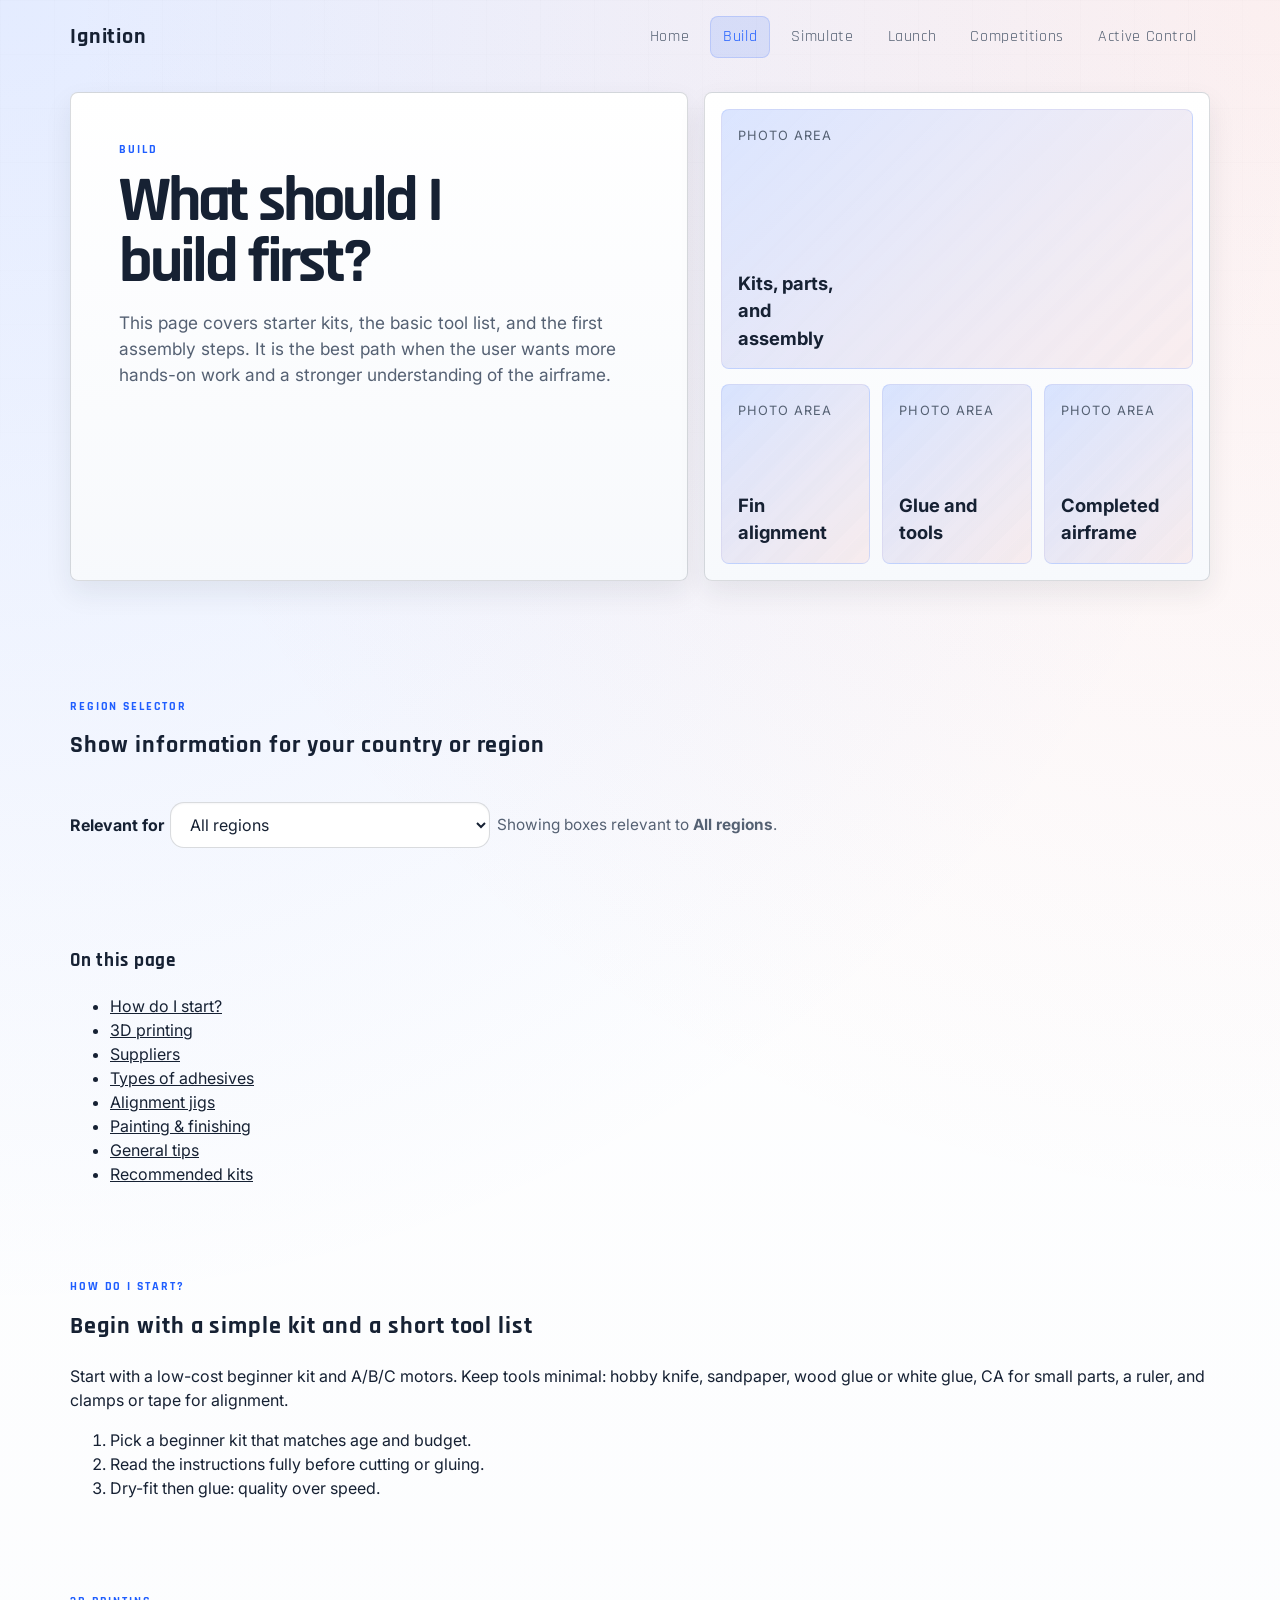
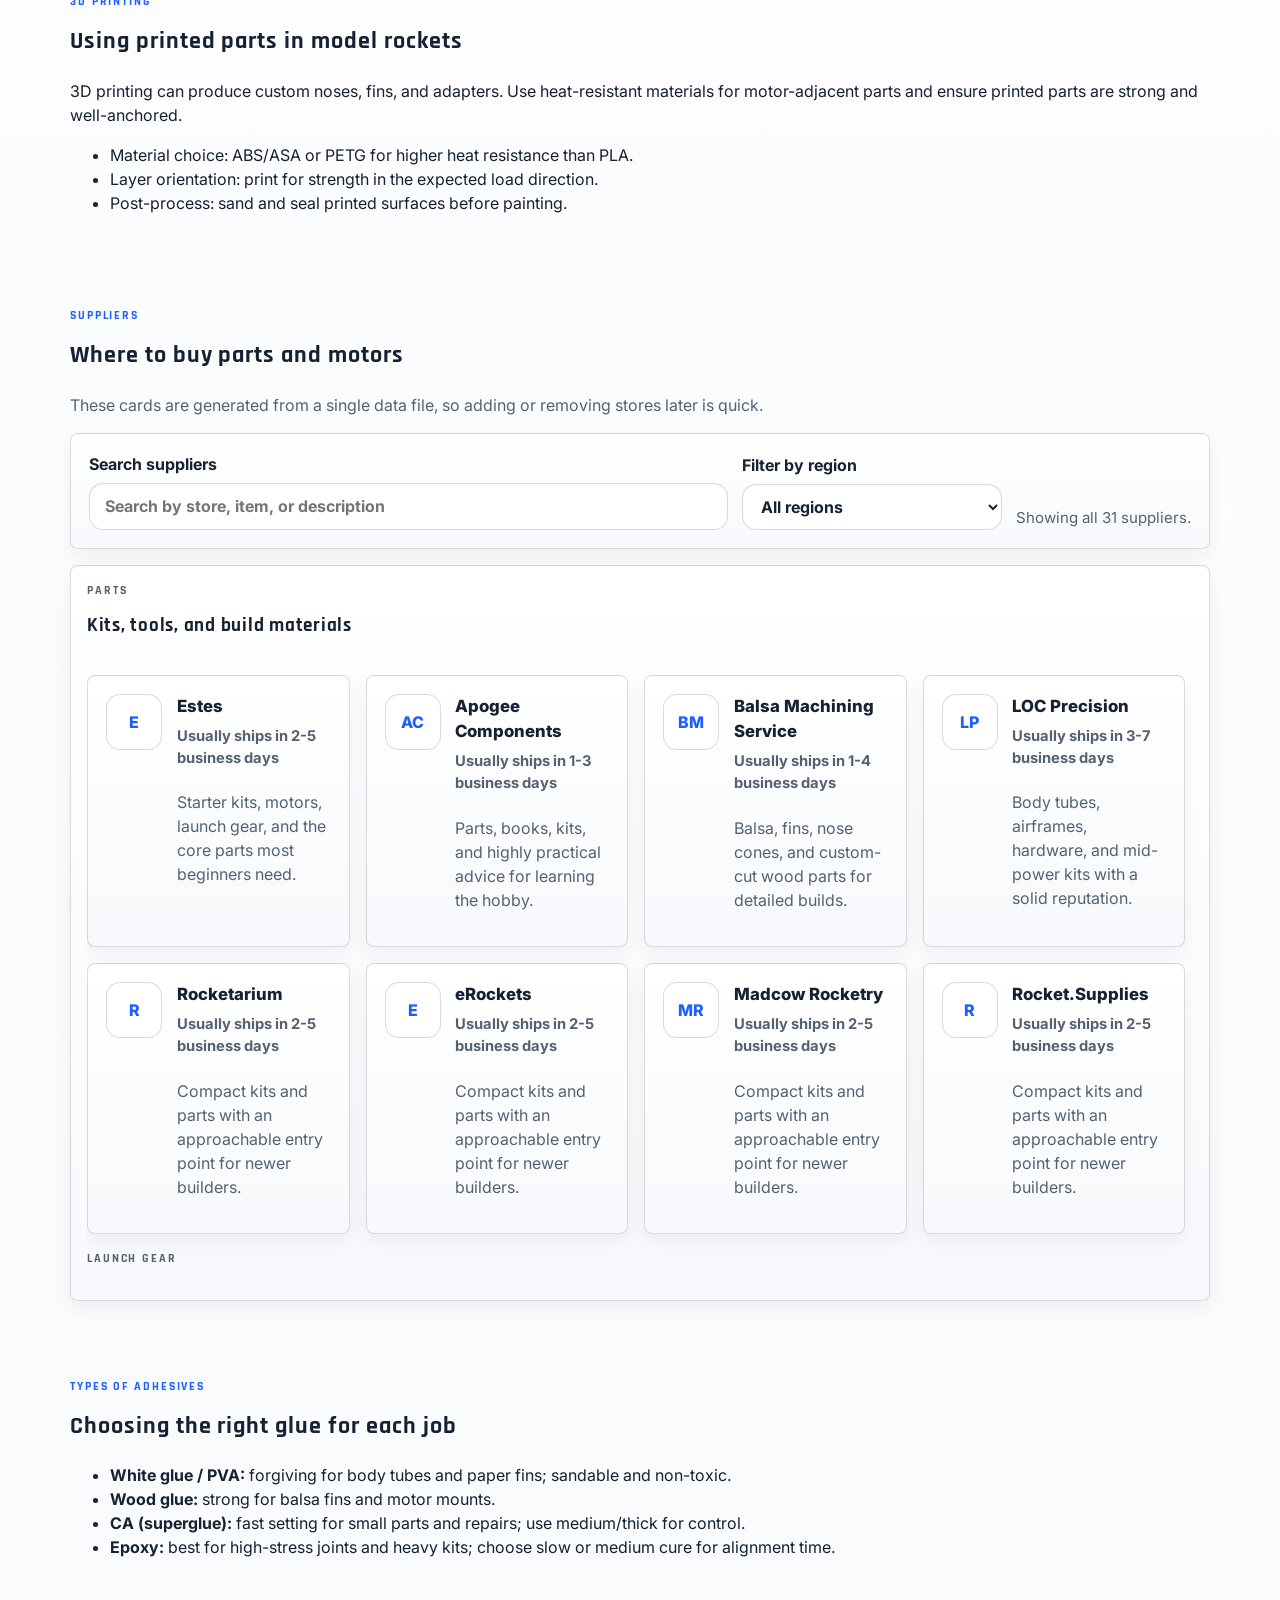
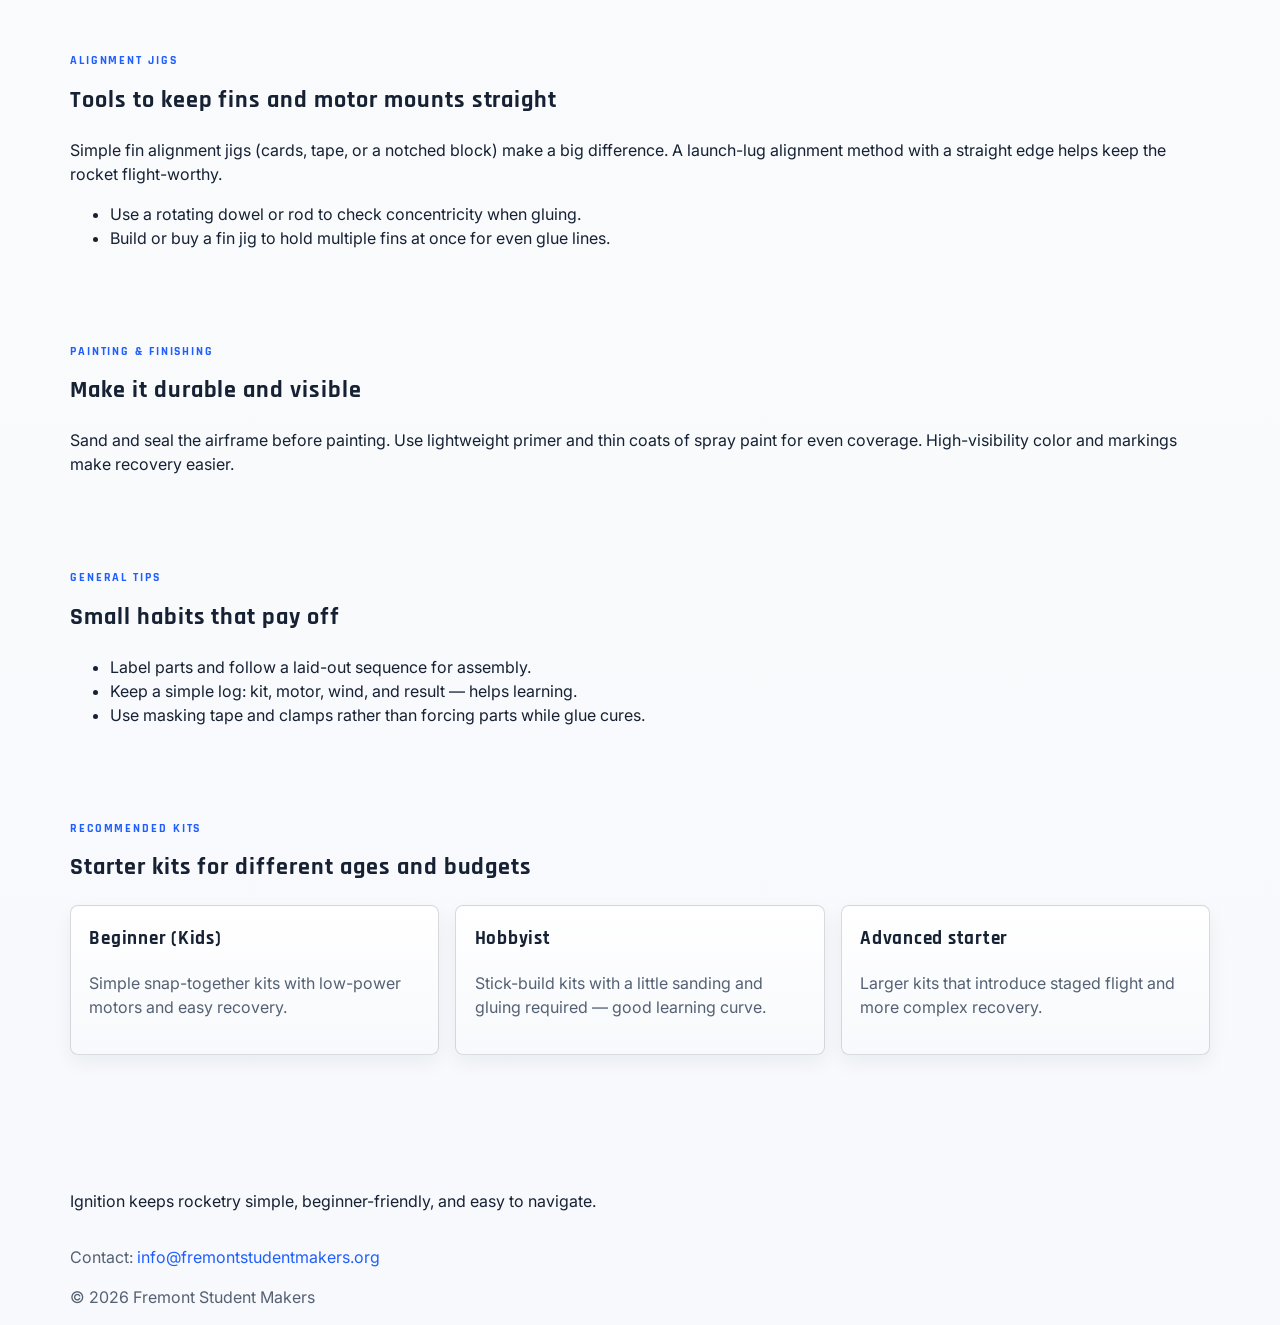
==== commit 6087f077: "seo optimization, added favicon, robots.txt, and sitemap.xml" ====
--- a/build.html
+++ b/build.html
@@ -3,11 +3,26 @@
   <head>
     <meta charset="UTF-8" />
     <meta name="viewport" content="width=device-width, initial-scale=1.0" />
-    <title>Build | Ignition</title>
+    <title>Build a Model Rocket | Ignition</title>
     <meta
       name="description"
       content="Build explains starter kits, tools, and the first construction steps for model rockets."
     />
+    <meta name="robots" content="index,follow" />
+    <meta property="og:site_name" content="Ignition" />
+    <meta property="og:type" content="website" />
+    <meta property="og:title" content="Build a Model Rocket | Ignition" />
+    <meta
+      property="og:description"
+      content="Build explains starter kits, tools, and the first construction steps for model rockets."
+    />
+    <meta name="twitter:card" content="summary" />
+    <meta name="twitter:title" content="Build a Model Rocket | Ignition" />
+    <meta
+      name="twitter:description"
+      content="Build explains starter kits, tools, and the first construction steps for model rockets."
+    />
+    <link rel="icon" href="favicon.ico" type="image/x-icon" />
     <link href="https://fonts.googleapis.com/css2?family=Inter:wght@300;400;600;700&family=Rajdhani:wght@300;400;600;700&display=swap" rel="stylesheet">
     <link rel="stylesheet" href="styles.css" />
   </head>
--- a/styles.css
+++ b/styles.css
@@ -874,6 +874,50 @@
   }
 }
 
+/* Mobile: slide-in right-side navigation and fixed hamburger */
+@media (max-width: 899px) {
+  .nav-toggle {
+    position: fixed;
+    top: 1rem;
+    right: 1rem;
+    z-index: 1400;
+    box-shadow: 0 10px 30px rgba(21,32,51,0.12);
+  }
+
+  .main-nav {
+    display: flex !important;
+    flex-direction: column;
+    align-items: start;
+    position: fixed;
+    top: 0;
+    right: 0;
+    height: 100vh;
+    width: min(360px, 86vw);
+    padding: 3.5rem 1.25rem 1.25rem;
+    gap: 1rem;
+    background: var(--surface-strong);
+    border-left: 1px solid var(--line-strong);
+    box-shadow: -12px 0 40px rgba(21,32,51,0.12);
+    transform: translateX(100%);
+    transition: transform 260ms cubic-bezier(.2,.9,.2,1);
+    z-index: 1300;
+  }
+
+  .main-nav.is-open {
+    transform: translateX(0);
+  }
+
+  .main-nav a.nav-link {
+    width: 100%;
+    padding: 0.9rem 0.85rem;
+    border-radius: 10px;
+    justify-content: flex-start;
+  }
+
+  /* Ensure the nav content is scrollable if long */
+  .main-nav { overflow-y: auto; -webkit-overflow-scrolling: touch; }
+}
+
 @media (max-width: 699px) {
   .photo-grid {
     grid-template-columns: 1fr;
@@ -882,4 +926,57 @@
   .photo-slot-large {
     min-height: 220px;
   }
-}
+
+  /* Mobile hero image carousel styles */
+  .photo-grid.photo-carousel {
+    display: flex;
+    gap: 0.75rem;
+    overflow-x: auto;
+    scroll-snap-type: x mandatory;
+    -webkit-overflow-scrolling: touch;
+    padding-bottom: 0.5rem;
+  }
+
+  .photo-grid.photo-carousel .photo-slot {
+    flex: 0 0 86%;
+    min-width: 86%;
+    scroll-snap-align: center;
+  }
+
+  .photo-carousel-controls {
+    display: flex;
+    align-items: center;
+    justify-content: center;
+    gap: 0.6rem;
+    padding: 0.6rem 0 0;
+  }
+
+  .photo-carousel-controls .carousel-prev,
+  .photo-carousel-controls .carousel-next {
+    background: var(--surface-strong);
+    border: 1px solid var(--line-strong);
+    padding: 0.45rem 0.7rem;
+    border-radius: 8px;
+    cursor: pointer;
+    font-weight: 700;
+  }
+
+  .photo-carousel-controls .carousel-dots {
+    display: flex;
+    gap: 0.45rem;
+    align-items: center;
+  }
+
+  .carousel-dot {
+    width: 10px;
+    height: 10px;
+    border-radius: 999px;
+    background: rgba(19,32,54,0.12);
+    border: 0;
+    padding: 0;
+  }
+
+  .carousel-dot.is-active {
+    background: var(--blue);
+  }
+}
